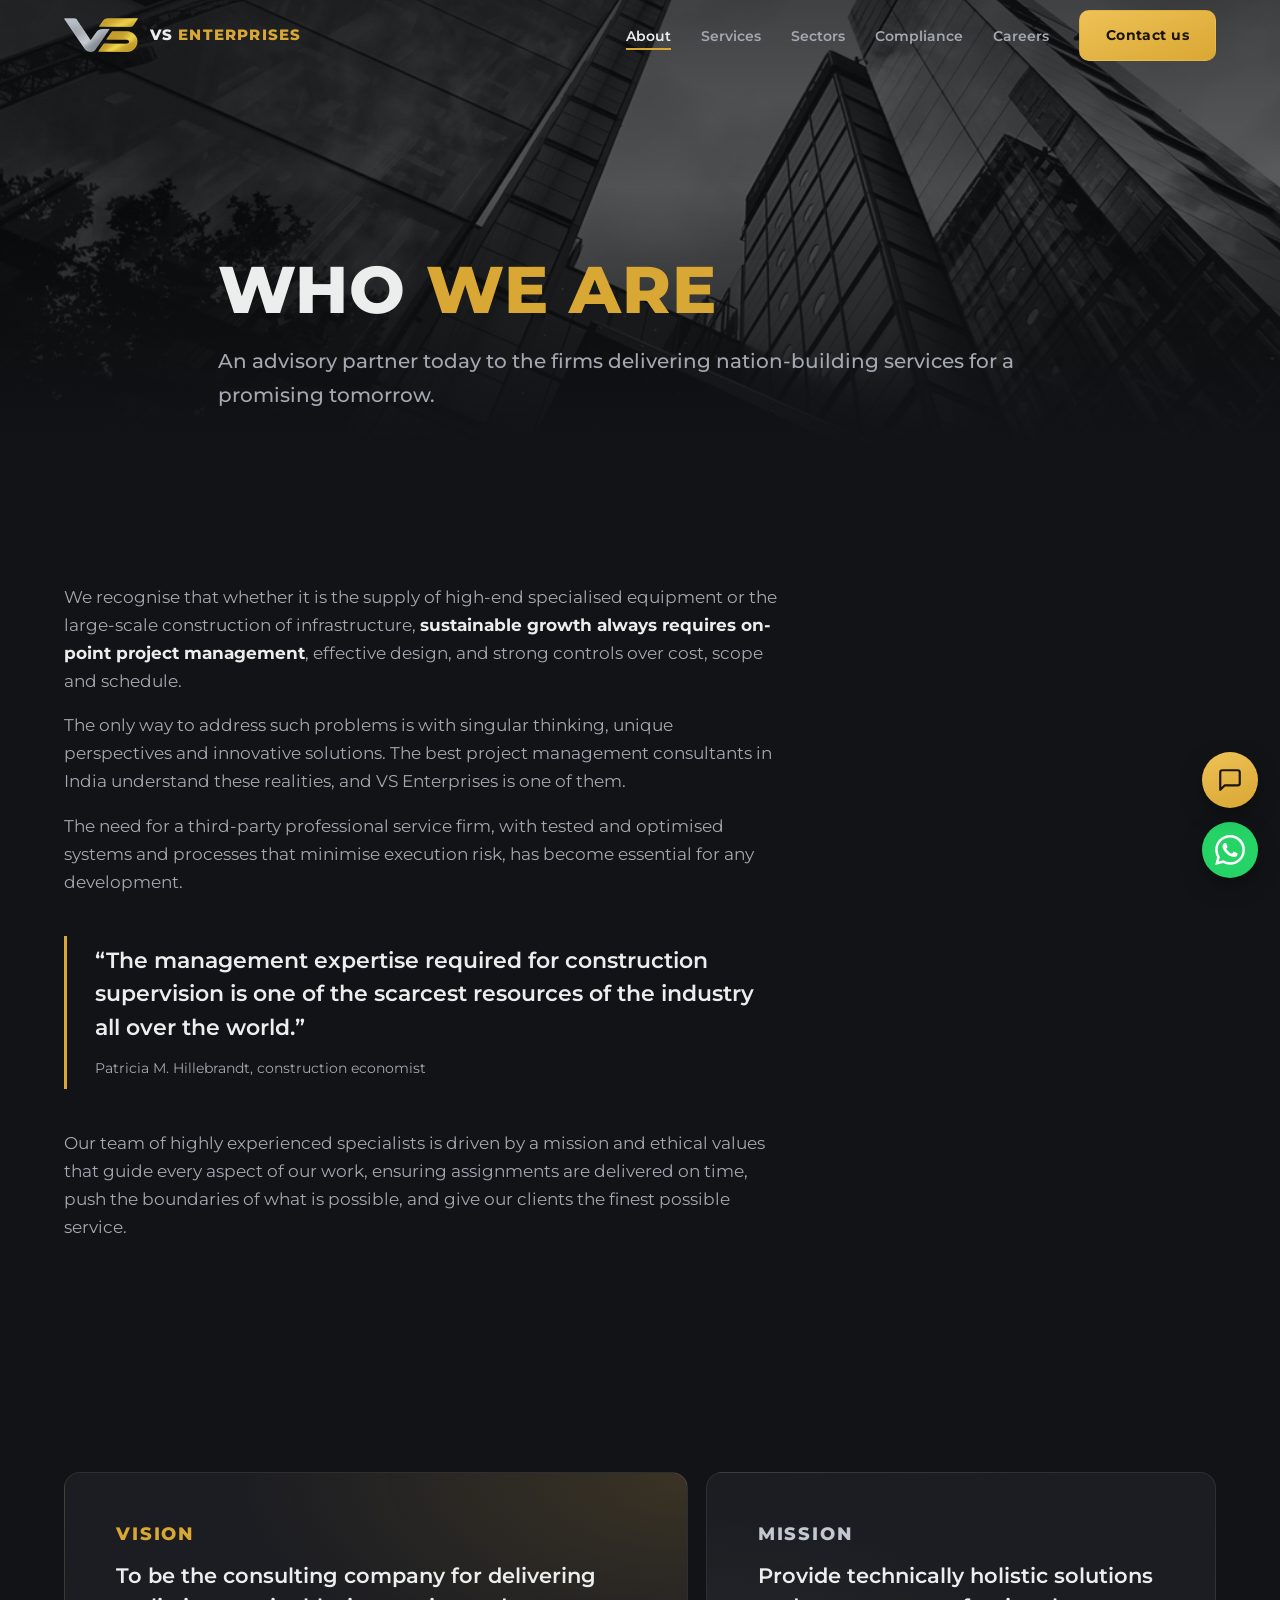
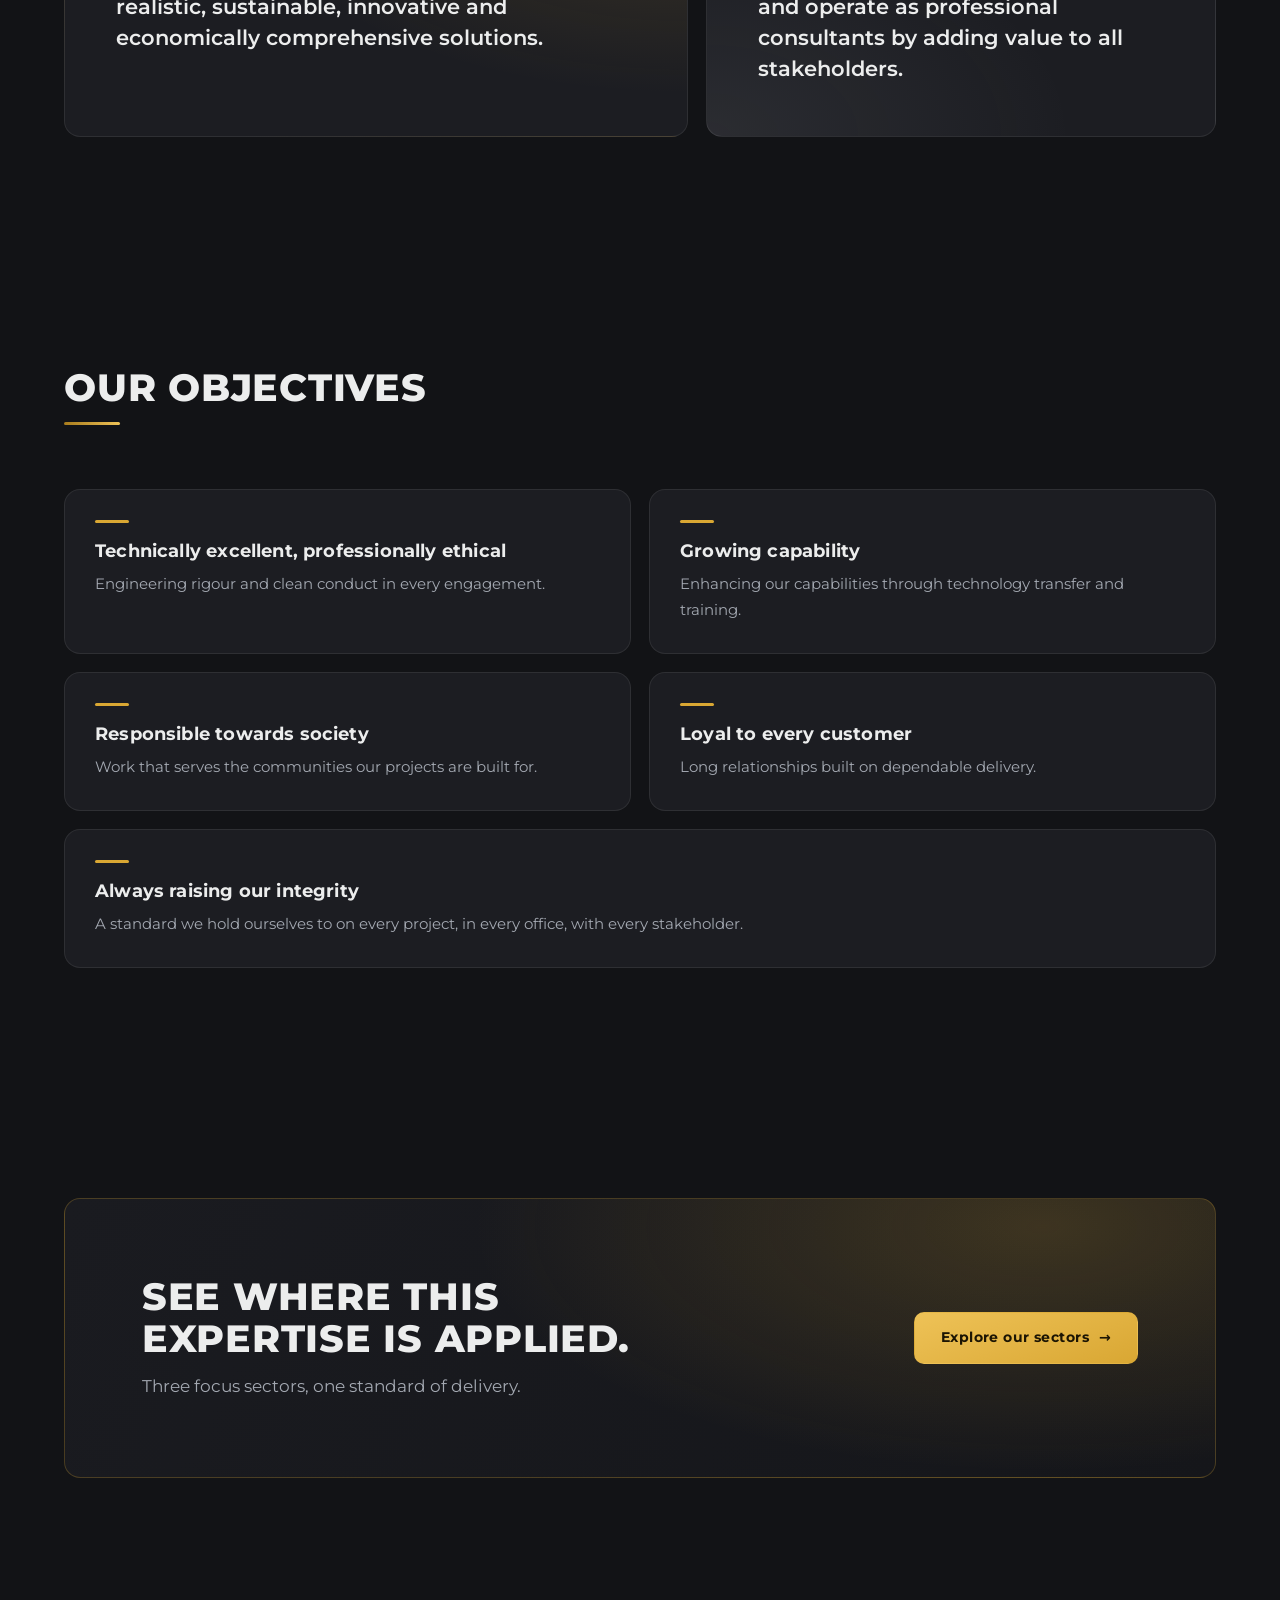
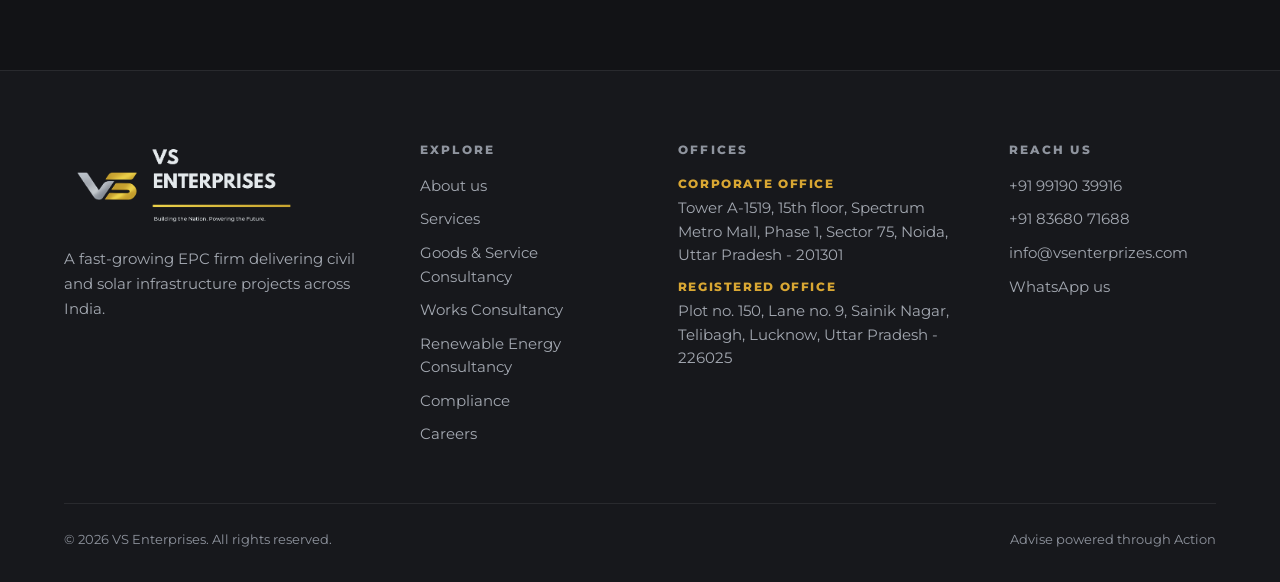
==== about.html @ 33842bfc "Rebuild vsenterprizes.com: static site with shader hero, motion, chatbot, WhatsApp, careers and comp" ====
<!DOCTYPE html>
<html lang="en">
<head>
  <meta charset="utf-8">
  <meta name="viewport" content="width=device-width, initial-scale=1">
  <title>About us | VS Enterprises</title>
  <meta name="description" content="VS Enterprises is an advisory partner to firms delivering nation-building services: project management, procurement and construction supervision across India.">
  <meta name="keywords" content="GeM, Government e-Marketplace, GeM seller, public procurement consultant, EPC projects, infrastructure consulting India, construction management, tender consultancy, CPPP, GFR 2017, works consultancy, solar water heater tender, BIS approved solar, MNRE approved ETC">
  <meta property="og:type" content="website">
  <meta property="og:site_name" content="VS Enterprises">
  <meta property="og:title" content="About us | VS Enterprises">
  <meta property="og:description" content="VS Enterprises is an advisory partner to firms delivering nation-building services: project management, procurement and construction supervision across India.">
  <meta property="og:image" content="https://www.vsenterprizes.com/assets/img/logo-lockup.png">
  <link rel="icon" type="image/png" href="assets/img/favicon.png">
  <link rel="preload" href="assets/fonts/montserrat-var.woff2" as="font" type="font/woff2" crossorigin>
  <link rel="stylesheet" href="assets/css/style.css">
  <script>document.documentElement.classList.add("js");</script>
</head>
<body>

  <div id="loader" aria-hidden="true">
    <div class="loader-inner">
      <svg class="loader-sky" viewBox="0 0 240 100" aria-hidden="true">
        <path style="--i:0" pathLength="1" d="M0 95 H240"/>
        <path style="--i:1" pathLength="1" d="M14 95 V56 H40 V95"/>
        <path style="--i:2" pathLength="1" d="M52 95 V32 H76 V95"/>
        <path style="--i:3" class="gold-line" pathLength="1" d="M88 95 V16 H118 V95 M103 16 V7"/>
        <path style="--i:4" pathLength="1" d="M130 95 V42 H156 V95"/>
        <path style="--i:5" pathLength="1" d="M166 95 V62 H192 V95"/>
        <path style="--i:6" class="gold-line" pathLength="1" d="M210 95 V26 M196 33 H236 M210 26 L196 33 M210 26 L236 33 M228 33 V50"/>
      </svg>
      <div class="loader-bar"></div>
      <div class="loader-word">VS Enterprises</div>
    </div>
  </div>

  <header class="nav">
    <div class="nav-inner">
      <a class="brand" href="index.html" aria-label="VS Enterprises home">
        <img src="assets/img/logo.png" alt="">
        <b>VS <span>ENTERPRISES</span></b>
      </a>
      <button class="nav-toggle" aria-expanded="false" aria-label="Menu">
        <span></span><span></span><span></span>
      </button>
      <ul class="nav-links">
        <li style="--i:0"><a href="about.html">About</a></li>
        <li style="--i:1"><a href="services.html">Services</a></li>
        <li style="--i:2"><a href="sectors.html">Sectors</a></li>
        <li style="--i:3"><a href="compliance.html">Compliance</a></li>
        <li style="--i:4"><a href="careers.html">Careers</a></li>
        <li style="--i:5"><a class="btn btn-gold" href="contact.html">Contact us</a></li>
      </ul>
    </div>
  </header>

  <main>

    <section class="page-hero">
      <div class="media"><img src="assets/img/hero-towers.png" alt="Glass towers photographed from street level"></div>
      <div class="wrap">
        <h1 class="display">Who <span class="accent">we are</span></h1>
        <p class="lede">An advisory partner today to the firms delivering nation-building services for a promising tomorrow.</p>
      </div>
    </section>

    <section>
      <div class="wrap">
        <div class="prose" data-reveal style="max-width:760px">
          <p>We recognise that whether it is the supply of high-end specialised equipment or the large-scale construction of infrastructure, <b>sustainable growth always requires on-point project management</b>, effective design, and strong controls over cost, scope and schedule.</p>
          <p>The only way to address such problems is with singular thinking, unique perspectives and innovative solutions. The best project management consultants in India understand these realities, and VS Enterprises is one of them.</p>
          <p>The need for a third-party professional service firm, with tested and optimised systems and processes that minimise execution risk, has become essential for any development.</p>
        </div>
        <div class="pull" data-reveal>
          <blockquote>&ldquo;The management expertise required for construction supervision is one of the scarcest resources of the industry all over the world.&rdquo;</blockquote>
          <cite>Patricia M. Hillebrandt, construction economist</cite>
        </div>
        <div class="prose" data-reveal style="max-width:760px">
          <p>Our team of highly experienced specialists is driven by a mission and ethical values that guide every aspect of our work, ensuring assignments are delivered on time, push the boundaries of what is possible, and give our clients the finest possible service.</p>
        </div>
      </div>
    </section>

    <section>
      <div class="wrap">
        <div class="vm">
          <div class="vm-panel gold" data-reveal>
            <h2>Vision</h2>
            <blockquote>To be the consulting company for delivering realistic, sustainable, innovative and economically comprehensive solutions.</blockquote>
          </div>
          <div class="vm-panel slate" data-reveal style="--d:1">
            <h2>Mission</h2>
            <blockquote>Provide technically holistic solutions and operate as professional consultants by adding value to all stakeholders.</blockquote>
          </div>
        </div>
      </div>
    </section>

    <section>
      <div class="wrap">
        <div class="section-head" data-reveal>
          <h2>Our objectives</h2>
        </div>
        <div class="card-grid">
          <div class="fcard" data-reveal>
            <div class="tick"></div>
            <h3>Technically excellent, professionally ethical</h3>
            <p>Engineering rigour and clean conduct in every engagement.</p>
          </div>
          <div class="fcard" data-reveal style="--d:1">
            <div class="tick"></div>
            <h3>Growing capability</h3>
            <p>Enhancing our capabilities through technology transfer and training.</p>
          </div>
          <div class="fcard" data-reveal>
            <div class="tick"></div>
            <h3>Responsible towards society</h3>
            <p>Work that serves the communities our projects are built for.</p>
          </div>
          <div class="fcard" data-reveal style="--d:1">
            <div class="tick"></div>
            <h3>Loyal to every customer</h3>
            <p>Long relationships built on dependable delivery.</p>
          </div>
          <div class="fcard wide" data-reveal>
            <div class="tick"></div>
            <h3>Always raising our integrity</h3>
            <p>A standard we hold ourselves to on every project, in every office, with every stakeholder.</p>
          </div>
        </div>
      </div>
    </section>

    <section>
      <div class="wrap">
        <div class="cta-band" data-reveal>
          <div>
            <h2>See where this expertise is applied.</h2>
            <p>Three focus sectors, one standard of delivery.</p>
          </div>
          <a class="btn btn-gold" href="sectors.html">Explore our sectors <span class="arrow">&rarr;</span></a>
        </div>
      </div>
    </section>

  </main>

  <footer>
    <div class="wrap">
      <div class="foot-grid">
        <div class="foot-brand">
          <img class="lockup" src="assets/img/logo-lockup.png" alt="VS Enterprises. Building the Nation. Powering the Future.">
          <p>A fast-growing EPC firm delivering civil and solar infrastructure projects across India.</p>
        </div>
        <div class="foot-col">
          <h4>Explore</h4>
          <ul>
            <li><a href="about.html">About us</a></li>
            <li><a href="services.html">Services</a></li>
            <li><a href="sector-goods.html">Goods &amp; Service Consultancy</a></li>
            <li><a href="sector-works.html">Works Consultancy</a></li>
            <li><a href="sector-renewable.html">Renewable Energy Consultancy</a></li>
            <li><a href="compliance.html">Compliance</a></li>
            <li><a href="careers.html">Careers</a></li>
          </ul>
        </div>
        <div class="foot-col">
          <h4>Offices</h4>
          <ul>
            <li><span class="foot-office">Corporate Office</span>Tower A-1519, 15th floor, Spectrum Metro Mall, Phase 1, Sector 75, Noida, Uttar Pradesh - 201301</li>
            <li><span class="foot-office">Registered Office</span>Plot no. 150, Lane no. 9, Sainik Nagar, Telibagh, Lucknow, Uttar Pradesh - 226025</li>
          </ul>
        </div>
        <div class="foot-col">
          <h4>Reach us</h4>
          <ul>
            <li><a href="tel:+919919039916">+91 99190 39916</a></li>
            <li><a href="tel:+918368071688">+91 83680 71688</a></li>
            <li><a href="mailto:info@vsenterprizes.com">info@vsenterprizes.com</a></li>
            <li><a href="https://wa.me/919919039916" target="_blank" rel="noopener">WhatsApp us</a></li>
          </ul>
        </div>
      </div>
      <div class="foot-bottom">
        <span>&copy; <span id="year"></span> VS Enterprises. All rights reserved.</span>
        <span>Advise powered through Action</span>
      </div>
    </div>
  </footer>

  <a class="wa-float" href="https://wa.me/919919039916" target="_blank" rel="noopener" aria-label="Chat with VS Enterprises on WhatsApp">
    <svg viewBox="0 0 24 24" fill="currentColor" aria-hidden="true"><path d="M17.472 14.382c-.297-.149-1.758-.867-2.03-.967-.273-.099-.471-.148-.67.15-.197.297-.767.966-.94 1.164-.173.199-.347.223-.644.075-.297-.15-1.255-.463-2.39-1.475-.883-.788-1.48-1.761-1.653-2.059-.173-.297-.018-.458.13-.606.134-.133.298-.347.446-.52.149-.174.198-.298.298-.497.099-.198.05-.371-.025-.52-.075-.149-.669-1.612-.916-2.207-.242-.579-.487-.5-.669-.51-.173-.008-.371-.01-.57-.01-.198 0-.52.074-.792.372-.272.297-1.04 1.016-1.04 2.479 0 1.462 1.065 2.875 1.213 3.074.149.198 2.096 3.2 5.077 4.487.709.306 1.262.489 1.694.625.712.227 1.36.195 1.871.118.571-.085 1.758-.719 2.006-1.413.248-.694.248-1.289.173-1.413-.074-.124-.272-.198-.57-.347m-5.421 7.403h-.004a9.87 9.87 0 01-5.031-1.378l-.361-.214-3.741.982.998-3.648-.235-.374a9.86 9.86 0 01-1.51-5.26c.001-5.45 4.436-9.884 9.888-9.884 2.64 0 5.122 1.03 6.988 2.898a9.825 9.825 0 012.893 6.994c-.003 5.45-4.437 9.884-9.885 9.884m8.413-18.297A11.815 11.815 0 0012.05 0C5.495 0 .16 5.335.157 11.892c0 2.096.547 4.142 1.588 5.945L.057 24l6.305-1.654a11.882 11.882 0 005.683 1.448h.005c6.554 0 11.89-5.335 11.893-11.893a11.821 11.821 0 00-3.48-8.413"/></svg>
  </a>

  <script src="assets/js/main.js" defer></script>
  <script src="assets/js/chatbot.js" defer></script>
</body>
</html>
---- assets/css/style.css ----
/* ==========================================================================
   VS Enterprises — design system
   Brand: charcoal / gold / silver (from business card + JD collateral)
   Shape rule: interactive elements 10px radius, containers 16px.
   Motion rule: transform/opacity/filter only, ease-out quint, exits subtler.
   ========================================================================== */

@font-face {
  font-family: "Montserrat";
  src: url("../fonts/montserrat-var.woff2") format("woff2");
  font-weight: 100 900;
  font-style: normal;
  font-display: swap;
}

:root {
  --bg: #121316;
  --bg-raise: #17181c;
  --surface: #1c1d22;
  --surface-2: #22242a;
  --line: rgba(255, 255, 255, 0.08);
  --line-strong: rgba(255, 255, 255, 0.14);

  --text: #eceded;
  --muted: #a3a8b1;
  --faint: #8f949e;

  --gold: #d9a733;
  --gold-bright: #eec257;
  --gold-deep: #a87c1d;
  --gold-ink: #1c1503;
  --silver: #c3c8d0;

  --font: "Montserrat", "Segoe UI", system-ui, -apple-system, sans-serif;

  --r-box: 16px;
  --r-ui: 10px;

  --ease: cubic-bezier(0.16, 1, 0.3, 1);
  --dur: 0.6s;
  --dur-ui: 0.22s;

  --nav-h: 72px;
  --pad-x: clamp(20px, 5vw, 64px);
  --max-w: 1280px;
}

* { margin: 0; padding: 0; box-sizing: border-box; }

html {
  color-scheme: dark;
  scroll-behavior: smooth;
  -webkit-text-size-adjust: 100%;
}

body {
  background: var(--bg);
  color: var(--text);
  font-family: var(--font);
  font-size: 16.5px;
  line-height: 1.7;
  font-weight: 400;
  overflow-x: clip;
}

::selection { background: var(--gold); color: var(--gold-ink); }

:focus-visible {
  outline: 2px solid var(--gold);
  outline-offset: 3px;
  border-radius: 4px;
}

img { max-width: 100%; display: block; }

a { color: inherit; text-decoration: none; }

/* ---------- cross-document page transitions (progressive enhancement) ---- */

@view-transition { navigation: auto; }

@keyframes vt-in {
  from { opacity: 0; transform: translateY(12px); }
  to   { opacity: 1; transform: none; }
}
@keyframes vt-out {
  from { opacity: 1; }
  to   { opacity: 0; }
}

::view-transition-old(root) { animation: vt-out 0.2s ease both; }
::view-transition-new(root) { animation: vt-in 0.34s var(--ease) both; }

/* ---------- typography --------------------------------------------------- */

h1, h2, h3, h4 {
  font-weight: 800;
  line-height: 1.12;
  letter-spacing: 0.005em;
  text-wrap: balance;
}

.display {
  text-transform: uppercase;
  font-size: clamp(2.1rem, 5.2vw, 4.1rem);
  letter-spacing: 0.015em;
}

.display .accent { color: var(--gold); }

h2 {
  font-size: clamp(1.55rem, 3vw, 2.35rem);
  text-transform: uppercase;
  letter-spacing: 0.02em;
}

h3 { font-size: 1.12rem; font-weight: 700; letter-spacing: 0.01em; }

p { max-width: 65ch; }

.lede {
  font-size: clamp(1.05rem, 1.6vw, 1.25rem);
  color: var(--muted);
  font-weight: 500;
}

.muted { color: var(--muted); }

.eyebrow {
  display: inline-block;
  font-size: 0.72rem;
  font-weight: 700;
  text-transform: uppercase;
  letter-spacing: 0.22em;
  color: var(--gold);
  margin-bottom: 18px;
}

/* ---------- layout primitives ------------------------------------------- */

.wrap {
  max-width: var(--max-w);
  margin-inline: auto;
  padding-inline: var(--pad-x);
}

section { padding-block: clamp(72px, 9vw, 128px); }

.section-head { margin-bottom: clamp(36px, 5vw, 64px); }
.section-head p { margin-top: 16px; }

/* gold rule draws under section titles as they reveal */
.section-head h2 {
  position: relative;
  padding-bottom: 16px;
}

.section-head h2::after {
  content: "";
  position: absolute;
  left: 0;
  bottom: 0;
  width: 56px;
  height: 3px;
  border-radius: 2px;
  background: linear-gradient(90deg, var(--gold-deep), var(--gold-bright));
  transform: scaleX(0);
  transform-origin: left;
  transition: transform 0.8s var(--ease) 0.2s;
}

.section-head.in-view h2::after,
.no-js .section-head h2::after { transform: scaleX(1); }

.hairline { border: 0; border-top: 1px solid var(--line); }

/* ---------- loader ------------------------------------------------------- */

/* Loader renders only when JS is present, so it can never trap a no-JS visitor */
#loader { display: none; }
.js #loader { display: grid; }

#loader {
  position: fixed;
  inset: 0;
  z-index: 100;
  place-items: center;
  background: var(--bg);
  transition: clip-path 0.7s var(--ease);
  clip-path: inset(0 0 0% 0);
}

#loader.done { clip-path: inset(0 0 100% 0); pointer-events: none; }

#loader.quick { transition-duration: 0.35s; }

.loader-inner { display: grid; justify-items: center; gap: 22px; }

.loader-inner img {
  width: 136px;
  opacity: 0;
  transform: translateY(10px) scale(0.94);
  filter: blur(6px);
  animation: loader-mark 0.9s var(--ease) 0.1s forwards;
}

@keyframes loader-mark {
  to { opacity: 1; transform: none; filter: blur(0); }
}

.loader-bar {
  width: 148px;
  height: 2px;
  background: var(--line-strong);
  border-radius: 2px;
  overflow: hidden;
}

.loader-bar::after {
  content: "";
  display: block;
  height: 100%;
  width: 100%;
  background: linear-gradient(90deg, var(--gold-deep), var(--gold-bright));
  transform: translateX(-100%);
  animation: loader-fill 1.1s var(--ease) 0.25s forwards;
}

@keyframes loader-fill { to { transform: translateX(0); } }

#loader .loader-word {
  font-size: 0.7rem;
  font-weight: 700;
  letter-spacing: 0.34em;
  text-transform: uppercase;
  color: var(--faint);
  opacity: 0;
  animation: loader-word 0.8s ease 0.45s forwards;
}

@keyframes loader-word { to { opacity: 1; } }

#loader .loader-word { min-height: 1.2em; }

#loader .loader-word.typing::after {
  content: "\258C";
  color: var(--gold);
  animation: caret-blink 0.7s steps(1) infinite;
}

@keyframes caret-blink { 50% { opacity: 0; } }

/* ---------- navigation ---------------------------------------------------- */

.nav {
  position: fixed;
  top: 0;
  left: 0;
  right: 0;
  z-index: 60;
  height: var(--nav-h);
  display: flex;
  align-items: center;
  transition: background var(--dur-ui) ease, border-color var(--dur-ui) ease,
    transform 0.4s var(--ease);
  border-bottom: 1px solid transparent;
}

/* blur lives on a pseudo, not .nav itself: backdrop-filter on .nav would make it
   the containing block for the fixed mobile menu overlay and collapse it to 72px */
.nav::before {
  content: "";
  position: absolute;
  inset: 0;
  z-index: -1;
  background: color-mix(in srgb, var(--bg) 82%, transparent);
  -webkit-backdrop-filter: blur(14px) saturate(140%);
  backdrop-filter: blur(14px) saturate(140%);
  opacity: 0;
  transition: opacity var(--dur-ui) ease;
}

.nav.scrolled::before { opacity: 1; }

.nav.scrolled { border-bottom-color: var(--line); }

.nav-inner {
  width: 100%;
  max-width: var(--max-w);
  margin-inline: auto;
  padding-inline: var(--pad-x);
  display: flex;
  align-items: center;
  gap: 40px;
}

.brand { display: flex; align-items: center; gap: 12px; flex-shrink: 0; }

.brand img { height: 34px; width: auto; }

.brand b {
  font-size: 0.92rem;
  font-weight: 800;
  letter-spacing: 0.08em;
  white-space: nowrap;
}

.brand b span { color: var(--gold); }

.nav-links {
  display: flex;
  align-items: center;
  gap: 30px;
  margin-left: auto;
  list-style: none;
}

.nav-links a:not(.btn) {
  position: relative;
  font-size: 0.86rem;
  font-weight: 600;
  color: var(--muted);
  padding-block: 6px;
  transition: color var(--dur-ui) ease;
}

.nav-links a:not(.btn)::after {
  content: "";
  position: absolute;
  left: 0;
  bottom: 0;
  width: 100%;
  height: 2px;
  background: var(--gold);
  transform: scaleX(0);
  transform-origin: right;
  transition: transform 0.3s var(--ease);
}

.nav-links a:not(.btn):hover { color: var(--text); }
.nav-links a:not(.btn):hover::after,
.nav-links a[aria-current="page"]::after {
  transform: scaleX(1);
  transform-origin: left;
}

.nav-links a[aria-current="page"] { color: var(--text); }

/* mobile menu */

.nav-toggle {
  display: none;
  margin-left: auto;
  width: 44px;
  height: 44px;
  background: none;
  border: 0;
  cursor: pointer;
  z-index: 75;
}

.nav-toggle span {
  display: block;
  width: 24px;
  height: 2px;
  margin: 5px auto;
  background: var(--text);
  transition: transform 0.3s var(--ease), opacity 0.2s ease;
}

.nav-toggle[aria-expanded="true"] span:nth-child(1) { transform: translateY(7px) rotate(45deg); }
.nav-toggle[aria-expanded="true"] span:nth-child(2) { opacity: 0; }
.nav-toggle[aria-expanded="true"] span:nth-child(3) { transform: translateY(-7px) rotate(-45deg); }

@media (max-width: 860px) {
  .nav-toggle { display: block; }

  .nav-links {
    position: fixed;
    inset: 0;
    z-index: 70;
    flex-direction: column;
    justify-content: center;
    gap: 10px;
    background: color-mix(in srgb, var(--bg) 94%, transparent);
    -webkit-backdrop-filter: blur(18px);
    backdrop-filter: blur(18px);
    visibility: hidden;
    opacity: 0;
    transition: opacity 0.3s ease, visibility 0s 0.3s;
  }

  .nav-links.open { visibility: visible; opacity: 1; transition: opacity 0.3s ease; }

  .nav-links li { opacity: 0; transform: translateY(16px); }

  .nav-links.open li {
    opacity: 1;
    transform: none;
    transition: opacity 0.45s var(--ease), transform 0.45s var(--ease);
    transition-delay: calc(var(--i, 0) * 60ms + 80ms);
  }

  .nav-links a:not(.btn) { font-size: 1.35rem; font-weight: 700; }
}

/* ---------- buttons ------------------------------------------------------- */

.btn {
  display: inline-flex;
  align-items: center;
  gap: 10px;
  padding: 13px 26px;
  border-radius: var(--r-ui);
  font-family: var(--font);
  font-size: 0.88rem;
  font-weight: 700;
  letter-spacing: 0.03em;
  cursor: pointer;
  border: 1px solid transparent;
  white-space: nowrap;
  transition: transform var(--dur-ui) var(--ease), background var(--dur-ui) ease,
    border-color var(--dur-ui) ease, color var(--dur-ui) ease,
    box-shadow var(--dur-ui) ease;
}

.btn:active { transform: scale(0.97); }

.btn-gold {
  background: linear-gradient(160deg, var(--gold-bright), var(--gold));
  color: var(--gold-ink);
}

.btn-gold:hover {
  transform: translateY(-2px);
  box-shadow: 0 10px 28px -10px rgba(217, 167, 51, 0.55);
}

.btn-gold:active { transform: scale(0.97); box-shadow: none; }

.btn-ghost {
  border-color: var(--line-strong);
  color: var(--text);
  background: transparent;
}

.btn-ghost:hover {
  border-color: var(--gold);
  color: var(--gold-bright);
  transform: translateY(-2px);
}

.btn-ghost:active { transform: scale(0.97); }

.btn .arrow { transition: transform var(--dur-ui) var(--ease); }
.btn:hover .arrow { transform: translateX(4px); }

/* ---------- hero (home) --------------------------------------------------- */

.hero {
  position: relative;
  min-height: 100svh;
  display: flex;
  align-items: center;
  padding-block: calc(var(--nav-h) + 24px) 96px;
  overflow: clip;
}

#shader {
  position: absolute;
  inset: 0;
  width: 100%;
  height: 100%;
  z-index: -2;
}

.hero-scrim {
  position: absolute;
  inset: 0;
  z-index: -1;
  background:
    linear-gradient(90deg, rgba(18, 19, 22, 0.92) 0%, rgba(18, 19, 22, 0.55) 55%, rgba(18, 19, 22, 0.25) 100%),
    linear-gradient(0deg, var(--bg) 0%, transparent 26%);
}

.hero-copy { max-width: 720px; min-width: 0; }

.hero-copy .lede { margin-top: 24px; }

.hero-cta { display: flex; flex-wrap: wrap; gap: 16px; margin-top: 40px; }

/* load-in choreography (plays after loader) */

.hero-copy > * {
  opacity: 0;
  transform: translateY(26px);
  filter: blur(8px);
}

body.ready .hero-copy > * {
  opacity: 1;
  transform: none;
  filter: blur(0);
  transition: opacity 0.8s var(--ease), transform 0.8s var(--ease), filter 0.8s var(--ease);
  transition-delay: calc(var(--i, 0) * 120ms);
}

/* ---------- page hero (interior pages) ------------------------------------ */

.page-hero {
  position: relative;
  min-height: 52svh;
  display: flex;
  align-items: flex-end;
  padding: calc(var(--nav-h) + 64px) 0 56px;
  overflow: clip;
  isolation: isolate;
}

.page-hero .media,
.media-cover {
  position: absolute;
  inset: 0;
  z-index: -2;
}

.page-hero .media img,
.media-cover img {
  width: 100%;
  height: 100%;
  object-fit: cover;
  filter: grayscale(1) contrast(1.06) brightness(0.6);
}

.page-hero::after {
  content: "";
  position: absolute;
  inset: 0;
  z-index: -1;
  background:
    linear-gradient(0deg, var(--bg) 4%, rgba(18, 19, 22, 0.45) 60%, rgba(18, 19, 22, 0.65) 100%);
}

.page-hero h1 { max-width: 820px; }
.page-hero .lede { margin-top: 18px; }

/* subtle slow zoom on hero media */

@keyframes media-drift { from { transform: scale(1.08); } to { transform: scale(1); } }

body.ready .page-hero .media img { animation: media-drift 1.6s var(--ease) both; }

/* ---------- stats --------------------------------------------------------- */

.stats {
  display: grid;
  grid-template-columns: repeat(3, 1fr);
  gap: 1px;
  background: var(--line);
  border-block: 1px solid var(--line);
}

.stat { background: var(--bg); padding: 40px 32px; }

.stat b {
  display: block;
  font-size: clamp(2.2rem, 4vw, 3.2rem);
  font-weight: 800;
  color: var(--gold);
  line-height: 1;
}

.stat span { display: block; margin-top: 10px; color: var(--muted); font-size: 0.92rem; }

@media (max-width: 720px) { .stats { grid-template-columns: 1fr; } }

/* ---------- bento grid ---------------------------------------------------- */

.bento {
  display: grid;
  grid-template-columns: repeat(12, 1fr);
  gap: 18px;
}

.cell {
  position: relative;
  border: 1px solid var(--line);
  border-radius: var(--r-box);
  background: var(--surface);
  padding: 30px;
  min-height: 240px;
  display: flex;
  flex-direction: column;
  justify-content: flex-end;
  gap: 10px;
  overflow: clip;
  isolation: isolate;
  transition: transform 0.35s var(--ease), border-color 0.35s ease;
}

.cell:hover { transform: translateY(-5px); border-color: rgba(217, 167, 51, 0.45); }

.cell h3 { text-transform: uppercase; letter-spacing: 0.04em; }

.cell p { font-size: 0.92rem; color: var(--muted); }

.cell .media-cover { z-index: 0; }

.cell .media-cover img {
  transition: transform 0.6s var(--ease);
  filter: grayscale(1) contrast(1.05) brightness(0.42);
}

.cell:hover .media-cover img { transform: scale(1.05); }

.cell.has-media::after {
  content: "";
  position: absolute;
  inset: 0;
  z-index: 0;
  background: linear-gradient(0deg, rgba(14, 15, 17, 0.92) 12%, rgba(14, 15, 17, 0.1) 70%);
}

.cell > :not(.media-cover) { position: relative; z-index: 1; }

.cell .tick {
  width: 34px;
  height: 3px;
  background: var(--gold);
  border-radius: 2px;
  margin-bottom: auto;
}

.c-5 { grid-column: span 5; }
.c-4 { grid-column: span 4; }
.c-3 { grid-column: span 3; }
.c-7 { grid-column: span 7; }

@media (max-width: 980px) {
  .c-5, .c-4, .c-3, .c-7 { grid-column: span 6; }
}
@media (max-width: 640px) {
  .c-5, .c-4, .c-3, .c-7 { grid-column: span 12; }
  .cell { min-height: 200px; }
}

/* ---------- sector index rows --------------------------------------------- */

.sector-rows { border-top: 1px solid var(--line); }

.sector-row {
  position: relative;
  display: grid;
  grid-template-columns: minmax(0, 1.2fr) minmax(0, 1fr) auto;
  align-items: center;
  gap: 28px;
  padding: 40px 24px;
  border-bottom: 1px solid var(--line);
  overflow: clip;
  isolation: isolate;
  transition: padding-left 0.4s var(--ease);
}

.sector-row .media-cover { opacity: 0; transition: opacity 0.45s ease; }

.sector-row .media-cover img { filter: grayscale(1) brightness(0.28); }

.sector-row:hover .media-cover { opacity: 1; }

.sector-row:hover { padding-left: 40px; }

.sector-row h3 {
  font-size: clamp(1.25rem, 2.4vw, 1.8rem);
  text-transform: uppercase;
  letter-spacing: 0.03em;
  transition: color var(--dur-ui) ease;
}

.sector-row:hover h3 { color: var(--gold-bright); }

.sector-row p { font-size: 0.95rem; color: var(--muted); }

.sector-row .go {
  width: 48px;
  height: 48px;
  border: 1px solid var(--line-strong);
  border-radius: 50%;
  display: grid;
  place-items: center;
  font-size: 1.1rem;
  color: var(--muted);
  transition: background var(--dur-ui) ease, color var(--dur-ui) ease,
    border-color var(--dur-ui) ease, transform 0.3s var(--ease);
}

.sector-row:hover .go {
  background: var(--gold);
  border-color: var(--gold);
  color: var(--gold-ink);
  transform: rotate(-45deg);
}

@media (max-width: 860px) {
  .sector-row { grid-template-columns: 1fr auto; }
  .sector-row p { grid-column: 1 / -1; }
}

/* ---------- process (approach) -------------------------------------------- */

.process { display: grid; gap: 0; position: relative; }

.phase {
  display: grid;
  grid-template-columns: 88px 1fr;
  gap: 28px;
  padding-block: 36px;
  border-top: 1px solid var(--line);
}

.phase:last-child { border-bottom: 1px solid var(--line); }

.phase .mark {
  font-size: 2rem;
  font-weight: 800;
  color: rgba(217, 167, 51, 0.5);
  line-height: 1;
  padding-top: 4px;
  font-variant-numeric: tabular-nums;
}

.phase h3 { text-transform: uppercase; letter-spacing: 0.04em; margin-bottom: 10px; }

.phase p { color: var(--muted); font-size: 0.97rem; }

.phase ul { margin-top: 14px; list-style: none; display: grid; gap: 10px; }

.phase li {
  position: relative;
  padding-left: 24px;
  color: var(--muted);
  font-size: 0.95rem;
  max-width: 65ch;
}

.phase li::before {
  content: "";
  position: absolute;
  left: 0;
  top: 0.62em;
  width: 12px;
  height: 2px;
  background: var(--gold);
}

@media (max-width: 640px) { .phase { grid-template-columns: 1fr; gap: 10px; } }

/* ---------- split (text + image) ------------------------------------------ */

.split {
  display: grid;
  grid-template-columns: minmax(0, 6fr) minmax(0, 5fr);
  gap: clamp(32px, 6vw, 80px);
  align-items: center;
}

.split.flip > .split-media { order: -1; }

.split-media {
  border-radius: var(--r-box);
  overflow: clip;
  aspect-ratio: 4 / 3;
  border: 1px solid var(--line);
}

.split-media img {
  width: 100%;
  height: 100%;
  object-fit: cover;
  filter: grayscale(1) contrast(1.05) brightness(0.75);
  transition: transform 0.7s var(--ease), filter 0.7s ease;
}

.split-media:hover img { transform: scale(1.04); filter: grayscale(0.4) contrast(1.03) brightness(0.85); }

.split-copy p + p { margin-top: 16px; }
.split-copy h2 { margin-bottom: 20px; }

@media (max-width: 860px) {
  .split { grid-template-columns: 1fr; }
  .split.flip > .split-media { order: 0; }
}

/* ---------- feature / objective cards ------------------------------------- */

.card-grid { display: grid; grid-template-columns: repeat(2, 1fr); gap: 18px; }

.card-grid.cols-3 { grid-template-columns: repeat(3, 1fr); }

.fcard {
  border: 1px solid var(--line);
  border-radius: var(--r-box);
  background: var(--surface);
  padding: 30px;
  transition: transform 0.35s var(--ease), border-color 0.35s ease, background 0.35s ease;
}

.fcard:hover {
  transform: translateY(-4px);
  border-color: rgba(217, 167, 51, 0.4);
  background: var(--surface-2);
}

.fcard h3 { margin-bottom: 10px; }

.fcard p { color: var(--muted); font-size: 0.95rem; }

.fcard .tick {
  width: 34px;
  height: 3px;
  background: var(--gold);
  border-radius: 2px;
  margin-bottom: 18px;
  transform-origin: left;
  transition: transform 0.35s var(--ease);
}

.fcard:hover .tick { transform: scaleX(1.7); }

@media (max-width: 860px) {
  .card-grid, .card-grid.cols-3 { grid-template-columns: 1fr; }
}
@media (min-width: 861px) and (max-width: 1080px) {
  .card-grid.cols-3 { grid-template-columns: repeat(2, 1fr); }
}

.fcard.wide { grid-column: 1 / -1; }

.prose p + p { margin-top: 16px; }
.prose p { color: var(--muted); }
.prose p b, .prose p strong { color: var(--text); }

/* full-bleed media banner (used where a third text+image split would repeat) */

.feature-banner {
  position: relative;
  border-radius: var(--r-box);
  overflow: clip;
  isolation: isolate;
  min-height: 360px;
  display: flex;
  align-items: flex-end;
  padding: clamp(28px, 4vw, 48px);
  border: 1px solid var(--line);
  transition: transform 0.35s var(--ease), border-color 0.35s ease;
}

a.feature-banner:hover { transform: translateY(-5px); border-color: rgba(217, 167, 51, 0.45); }

.feature-banner .media-cover { z-index: 0; }
.feature-banner .media-cover img { filter: grayscale(1) contrast(1.05) brightness(0.5); transition: transform 0.7s var(--ease); }
a.feature-banner:hover .media-cover img { transform: scale(1.04); }

.feature-banner::after {
  content: "";
  position: absolute;
  inset: 0;
  z-index: 0;
  background: linear-gradient(0deg, rgba(14, 15, 17, 0.9) 8%, rgba(14, 15, 17, 0.05) 60%);
}

.feature-banner > :not(.media-cover) { position: relative; z-index: 1; }

.feature-banner h3 { font-size: clamp(1.3rem, 2.4vw, 1.9rem); text-transform: uppercase; }

.feature-banner p { color: var(--muted); margin-top: 8px; max-width: 56ch; }

/* ---------- vision / mission panels --------------------------------------- */

.vm { display: grid; grid-template-columns: 1.1fr 0.9fr; gap: 18px; }

.vm-panel {
  border-radius: var(--r-box);
  padding: clamp(32px, 4vw, 52px);
  border: 1px solid var(--line);
  position: relative;
  overflow: clip;
}

.vm-panel.gold {
  background:
    radial-gradient(120% 140% at 100% 0%, rgba(217, 167, 51, 0.16), transparent 60%),
    var(--surface);
}

.vm-panel.slate {
  background:
    radial-gradient(120% 140% at 0% 100%, rgba(195, 200, 208, 0.09), transparent 60%),
    var(--surface);
}

.vm-panel h2, .vm-panel h3 { font-size: 1.12rem; text-transform: uppercase; letter-spacing: 0.1em; color: var(--gold); margin-bottom: 16px; }
.vm-panel.slate h2, .vm-panel.slate h3 { color: var(--silver); }

.vm-panel blockquote { font-size: clamp(1.05rem, 1.8vw, 1.3rem); font-weight: 600; line-height: 1.5; }

@media (max-width: 860px) { .vm { grid-template-columns: 1fr; } }

/* ---------- pull quote ----------------------------------------------------- */

.pull {
  border-left: 3px solid var(--gold);
  padding: 8px 0 8px 28px;
  margin-block: 40px;
  max-width: 720px;
}

.pull blockquote { font-size: clamp(1.1rem, 2vw, 1.4rem); font-weight: 600; line-height: 1.5; }

.pull cite { display: block; margin-top: 12px; font-style: normal; color: var(--muted); font-size: 0.9rem; }

/* ---------- CTA band ------------------------------------------------------- */

.cta-band {
  position: relative;
  border-radius: var(--r-box);
  padding: clamp(44px, 6vw, 80px);
  overflow: clip;
  isolation: isolate;
  border: 1px solid rgba(217, 167, 51, 0.25);
  background:
    radial-gradient(90% 160% at 85% 10%, rgba(217, 167, 51, 0.2), transparent 55%),
    linear-gradient(120deg, #1a1b20, #15161a);
  display: flex;
  flex-wrap: wrap;
  align-items: center;
  justify-content: space-between;
  gap: 28px;
}

.cta-band h2 { max-width: 560px; }

.cta-band p { margin-top: 12px; color: var(--muted); }

/* ---------- contact -------------------------------------------------------- */

.office-grid { display: grid; grid-template-columns: 1fr 1fr; gap: 18px; }

.office {
  border: 1px solid var(--line);
  border-radius: var(--r-box);
  background: var(--surface);
  padding: 34px;
}

.office h2 { text-transform: uppercase; letter-spacing: 0.08em; color: var(--gold); font-size: 0.85rem; margin-bottom: 14px; }

.office address { font-style: normal; color: var(--muted); line-height: 1.8; }

.office a { color: var(--text); font-weight: 600; transition: color var(--dur-ui) ease; }
.office a:hover { color: var(--gold-bright); }

@media (max-width: 780px) { .office-grid { grid-template-columns: 1fr; } }

.contact-form { display: grid; gap: 18px; max-width: 640px; }

.field { display: grid; gap: 8px; }

.field label { font-size: 0.85rem; font-weight: 700; letter-spacing: 0.04em; }

.field input,
.field textarea {
  font: inherit;
  font-size: 0.95rem;
  color: var(--text);
  background: var(--surface);
  border: 1px solid var(--line-strong);
  border-radius: var(--r-ui);
  padding: 13px 16px;
  transition: border-color var(--dur-ui) ease, background var(--dur-ui) ease;
}

.field input::placeholder,
.field textarea::placeholder { color: var(--faint); }

.field input:focus,
.field textarea:focus {
  outline: none;
  border-color: var(--gold);
  background: var(--surface-2);
}

.field textarea { min-height: 140px; resize: vertical; }

.form-note { font-size: 0.85rem; color: var(--faint); }

/* ---------- footer --------------------------------------------------------- */

footer {
  margin-top: clamp(40px, 6vw, 80px);
  border-top: 1px solid var(--line);
  background: var(--bg-raise);
  padding: clamp(48px, 6vw, 72px) 0 32px;
}

.foot-grid {
  display: grid;
  grid-template-columns: 1.25fr 0.85fr 1.15fr 0.85fr;
  gap: clamp(28px, 4vw, 56px);
}

.foot-office {
  display: block;
  font-size: 0.72rem;
  font-weight: 800;
  text-transform: uppercase;
  letter-spacing: 0.14em;
  color: var(--gold);
  margin-bottom: 4px;
}

.foot-col li { line-height: 1.6; }

.logo-chip {
  background: #fff;
  border-radius: var(--r-ui);
  padding: 10px 16px;
  width: fit-content;
  margin-bottom: 18px;
}

.logo-chip img { height: 42px; width: auto; }

.foot-brand img.lockup { height: 86px; width: auto; margin-bottom: 18px; }

.foot-brand p { color: var(--muted); font-size: 0.92rem; max-width: 34ch; }

.foot-brand .tagline { color: var(--gold); font-weight: 600; font-size: 0.88rem; margin-top: 10px; }

.foot-col h4 {
  font-size: 0.78rem;
  text-transform: uppercase;
  letter-spacing: 0.18em;
  color: var(--faint);
  margin-bottom: 18px;
}

.foot-col ul { list-style: none; display: grid; gap: 10px; }

.foot-col a, .foot-col li { color: var(--muted); font-size: 0.92rem; }

.foot-col a { transition: color var(--dur-ui) ease; }
.foot-col a:hover { color: var(--gold-bright); }

.foot-bottom {
  margin-top: 56px;
  padding-top: 24px;
  border-top: 1px solid var(--line);
  display: flex;
  flex-wrap: wrap;
  gap: 12px;
  justify-content: space-between;
  color: var(--faint);
  font-size: 0.82rem;
}

@media (max-width: 860px) { .foot-grid { grid-template-columns: 1fr; } }

/* ---------- loader skyline (blueprint draw) -------------------------------- */

.loader-sky { width: 230px; height: auto; overflow: visible; }

.loader-sky path,
.loader-sky line {
  fill: none;
  stroke: var(--silver);
  stroke-width: 1.6;
  stroke-linecap: round;
  stroke-linejoin: round;
  opacity: 0.55;
  stroke-dasharray: 1;
  stroke-dashoffset: 1;
  animation: sky-draw 0.9s var(--ease) forwards;
  animation-delay: calc(var(--i, 0) * 120ms);
}

.loader-sky .gold-line { stroke: var(--gold); opacity: 0.95; }

@keyframes sky-draw { to { stroke-dashoffset: 0; } }

/* ---------- WhatsApp float ------------------------------------------------- */

.wa-float {
  position: fixed;
  right: 22px;
  bottom: 22px;
  z-index: 55;
  width: 56px;
  height: 56px;
  border-radius: 50%;
  display: grid;
  place-items: center;
  background: #25d366;
  color: #fff;
  box-shadow: 0 8px 24px -6px rgba(0, 0, 0, 0.5);
  transition: transform var(--dur-ui) var(--ease), box-shadow var(--dur-ui) ease;
}

.wa-float:hover { transform: translateY(-3px) scale(1.05); box-shadow: 0 14px 30px -8px rgba(37, 211, 102, 0.45); }
.wa-float:active { transform: scale(0.95); }

.wa-float svg { width: 30px; height: 30px; }

/* ---------- announcement popup --------------------------------------------- */

.notice {
  position: fixed;
  left: 22px;
  bottom: 22px;
  z-index: 56;
  width: min(360px, calc(100vw - 44px));
  background: var(--surface-2);
  border: 1px solid rgba(217, 167, 51, 0.35);
  border-radius: var(--r-box);
  padding: 22px 22px 20px;
  box-shadow: 0 24px 60px -18px rgba(0, 0, 0, 0.65);
  opacity: 0;
  transform: translateY(18px);
  filter: blur(4px);
  visibility: hidden;
  transition: opacity 0.5s var(--ease), transform 0.5s var(--ease),
    filter 0.5s var(--ease), visibility 0s 0.5s;
}

.notice.show {
  opacity: 1;
  transform: none;
  filter: blur(0);
  visibility: visible;
  transition: opacity 0.5s var(--ease), transform 0.5s var(--ease), filter 0.5s var(--ease);
}

.notice .chip {
  display: inline-block;
  background: var(--gold);
  color: var(--gold-ink);
  font-size: 0.68rem;
  font-weight: 800;
  letter-spacing: 0.14em;
  text-transform: uppercase;
  padding: 4px 10px;
  border-radius: 6px;
  margin-bottom: 12px;
}

.notice p { font-size: 0.92rem; color: var(--muted); }

.notice .notice-link {
  display: inline-flex;
  align-items: center;
  gap: 8px;
  margin-top: 14px;
  font-size: 0.88rem;
  font-weight: 700;
  color: var(--gold-bright);
}

.notice .notice-link:hover { text-decoration: underline; text-underline-offset: 4px; }

.notice-close {
  position: absolute;
  top: 10px;
  right: 10px;
  width: 34px;
  height: 34px;
  border: 0;
  background: none;
  color: var(--faint);
  font-size: 1.15rem;
  line-height: 1;
  cursor: pointer;
  border-radius: 8px;
  transition: color var(--dur-ui) ease, background var(--dur-ui) ease;
}

.notice-close:hover { color: var(--text); background: var(--surface); }

/* ---------- frameworks marquee --------------------------------------------- */

.marquee {
  overflow: clip;
  border-block: 1px solid var(--line);
  padding-block: 22px;
  display: flex;
  -webkit-mask-image: linear-gradient(90deg, transparent, #000 8%, #000 92%, transparent);
  mask-image: linear-gradient(90deg, transparent, #000 8%, #000 92%, transparent);
}

.marquee-track {
  display: flex;
  gap: 14px;
  padding-right: 14px;
  flex-shrink: 0;
  animation: marquee 36s linear infinite;
}

.marquee:hover .marquee-track { animation-play-state: paused; }

@keyframes marquee { to { transform: translateX(-100%); } }

.badge {
  white-space: nowrap;
  border: 1px solid var(--line-strong);
  border-radius: 999px;
  padding: 9px 20px;
  font-size: 0.82rem;
  font-weight: 600;
  color: var(--muted);
}

.badge b { color: var(--gold); font-weight: 800; margin-right: 6px; }

@media (prefers-reduced-motion: reduce) {
  .marquee { flex-wrap: wrap; mask-image: none; -webkit-mask-image: none; }
  .marquee-track { animation: none; flex-wrap: wrap; }
  .marquee-track[aria-hidden="true"] { display: none; }
}

/* ---------- careers -------------------------------------------------------- */

.role-meta { display: flex; flex-wrap: wrap; gap: 10px; margin-top: 16px; }

.role-meta span {
  border: 1px solid var(--line-strong);
  border-radius: 999px;
  padding: 6px 14px;
  font-size: 0.8rem;
  font-weight: 600;
  color: var(--muted);
}

.jd details {
  border: 1px solid var(--line);
  border-radius: var(--r-ui);
  background: var(--surface);
  margin-top: 12px;
  overflow: clip;
}

.jd summary {
  cursor: pointer;
  list-style: none;
  padding: 18px 22px;
  font-weight: 700;
  font-size: 0.95rem;
  display: flex;
  align-items: center;
  justify-content: space-between;
  gap: 16px;
  transition: background var(--dur-ui) ease;
}

.jd summary::-webkit-details-marker { display: none; }

.jd summary::after {
  content: "+";
  font-size: 1.3rem;
  font-weight: 400;
  color: var(--gold);
  transition: transform 0.3s var(--ease);
}

.jd details[open] summary::after { transform: rotate(45deg); }

.jd summary:hover { background: var(--surface-2); }

.jd .details-body { padding: 4px 22px 22px; }

.jd .details-body ul { list-style: none; display: grid; gap: 10px; }

.jd .details-body li {
  position: relative;
  padding-left: 22px;
  color: var(--muted);
  font-size: 0.93rem;
}

.jd .details-body li::before {
  content: "";
  position: absolute;
  left: 0;
  top: 0.6em;
  width: 12px;
  height: 2px;
  background: var(--gold);
}

.role-row {
  display: flex;
  align-items: center;
  justify-content: space-between;
  gap: 20px;
  padding: 24px 4px;
  border-bottom: 1px solid var(--line);
}

.role-row:first-child { border-top: 1px solid var(--line); }

.role-row h3 { font-size: 1.02rem; }

.role-row .muted { font-size: 0.88rem; }

.role-row a { flex-shrink: 0; }

@media (max-width: 640px) { .role-row { flex-direction: column; align-items: flex-start; } }

/* ---------- maps ------------------------------------------------------------ */

.map-embed {
  border: 1px solid var(--line);
  border-radius: var(--r-box);
  overflow: clip;
  margin-top: 18px;
  aspect-ratio: 16 / 8;
  filter: grayscale(1) invert(0.92) contrast(0.9) hue-rotate(180deg);
}

.map-embed iframe { width: 100%; height: 100%; border: 0; display: block; }

/* ---------- VS Assist chatbot ---------------------------------------------- */

.sr-only {
  position: absolute;
  width: 1px;
  height: 1px;
  overflow: hidden;
  clip-path: inset(50%);
  white-space: nowrap;
}

.vsb-fab {
  position: fixed;
  right: 22px;
  bottom: 92px;
  z-index: 55;
  width: 56px;
  height: 56px;
  border: 0;
  border-radius: 50%;
  display: grid;
  place-items: center;
  cursor: pointer;
  background: linear-gradient(160deg, var(--gold-bright), var(--gold));
  color: var(--gold-ink);
  box-shadow: 0 8px 24px -6px rgba(0, 0, 0, 0.5);
  transition: transform var(--dur-ui) var(--ease), box-shadow var(--dur-ui) ease;
}

.vsb-fab:hover { transform: translateY(-3px) scale(1.05); box-shadow: 0 14px 30px -8px rgba(217, 167, 51, 0.5); }
.vsb-fab:active { transform: scale(0.95); }
.vsb-fab svg { width: 26px; height: 26px; }

.vsb-panel {
  position: fixed;
  right: 22px;
  bottom: 160px;
  z-index: 57;
  width: min(370px, calc(100vw - 44px));
  height: min(480px, calc(100dvh - 160px - var(--nav-h) - 12px));
  display: flex;
  flex-direction: column;
  background: var(--bg-raise);
  border: 1px solid var(--line-strong);
  border-radius: var(--r-box);
  box-shadow: 0 30px 70px -20px rgba(0, 0, 0, 0.7);
  overflow: clip;
  opacity: 0;
  transform: translateY(14px) scale(0.98);
  transform-origin: bottom right;
  transition: opacity 0.3s var(--ease), transform 0.3s var(--ease);
}

.vsb.open .vsb-panel { opacity: 1; transform: none; }

.vsb-head {
  display: flex;
  align-items: baseline;
  gap: 10px;
  padding: 16px 18px;
  border-bottom: 1px solid var(--line);
  background: var(--surface);
}

.vsb-head b { font-size: 0.95rem; }

.vsb-head span { font-size: 0.72rem; color: var(--faint); }

.vsb-close {
  margin-left: auto;
  border: 0;
  background: none;
  color: var(--faint);
  font-size: 1.2rem;
  cursor: pointer;
  border-radius: 8px;
  width: 30px;
  height: 30px;
}

.vsb-close:hover { color: var(--text); background: var(--surface-2); }

.vsb-log {
  flex: 1;
  overflow-y: auto;
  padding: 18px;
  display: flex;
  flex-direction: column;
  gap: 10px;
}

.vsb-msg {
  max-width: 86%;
  padding: 11px 14px;
  border-radius: 14px;
  font-size: 0.88rem;
  line-height: 1.55;
  opacity: 0;
  transform: translateY(8px);
  filter: blur(3px);
  animation: vsb-in 0.4s var(--ease) forwards;
}

@keyframes vsb-in { to { opacity: 1; transform: none; filter: blur(0); } }

.vsb-msg.bot { background: var(--surface-2); border: 1px solid var(--line); border-bottom-left-radius: 4px; align-self: flex-start; }

.vsb-msg.user { background: var(--gold); color: var(--gold-ink); font-weight: 600; border-bottom-right-radius: 4px; align-self: flex-end; }

.vsb-msg a { color: var(--gold-bright); font-weight: 700; }
.vsb-msg.bot a:hover { text-decoration: underline; }

.vsb-actions { display: flex; flex-wrap: wrap; gap: 8px; margin-top: 10px; }

.vsb-chip-link {
  border: 1px solid var(--line-strong);
  border-radius: 999px;
  padding: 6px 12px;
  font-size: 0.78rem;
  font-weight: 700;
  transition: border-color var(--dur-ui) ease, color var(--dur-ui) ease;
}

.vsb-chip-link:hover { border-color: var(--gold); }

.vsb-dots { display: inline-flex; gap: 4px; padding: 4px 2px; }

.vsb-dots i {
  width: 6px;
  height: 6px;
  border-radius: 50%;
  background: var(--faint);
  animation: vsb-dot 1s ease-in-out infinite;
}

.vsb-dots i:nth-child(2) { animation-delay: 0.15s; }
.vsb-dots i:nth-child(3) { animation-delay: 0.3s; }

@keyframes vsb-dot { 40% { transform: translateY(-4px); opacity: 1; } }

.vsb-chips { display: flex; flex-wrap: wrap; gap: 8px; padding: 0 18px 12px; }

.vsb-chips button {
  border: 1px solid var(--line-strong);
  background: none;
  color: var(--muted);
  border-radius: 999px;
  padding: 7px 13px;
  font-family: var(--font);
  font-size: 0.78rem;
  font-weight: 600;
  cursor: pointer;
  transition: border-color var(--dur-ui) ease, color var(--dur-ui) ease;
}

.vsb-chips button:hover { border-color: var(--gold); color: var(--text); }

.vsb-input {
  display: flex;
  gap: 10px;
  padding: 14px;
  border-top: 1px solid var(--line);
  background: var(--surface);
}

.vsb-input input {
  flex: 1;
  font: inherit;
  font-size: 0.88rem;
  color: var(--text);
  background: var(--bg);
  border: 1px solid var(--line-strong);
  border-radius: var(--r-ui);
  padding: 10px 14px;
}

.vsb-input input:focus { outline: none; border-color: var(--gold); }

.vsb-input button {
  border: 0;
  border-radius: var(--r-ui);
  width: 44px;
  background: linear-gradient(160deg, var(--gold-bright), var(--gold));
  color: var(--gold-ink);
  font-size: 1.1rem;
  cursor: pointer;
  transition: transform var(--dur-ui) var(--ease);
}

.vsb-input button:hover { transform: translateY(-1px); }
.vsb-input button:active { transform: scale(0.94); }

@media (max-width: 640px) {
  .vsb-panel { right: 12px; bottom: 156px; }
  .vsb-fab { bottom: 90px; }
  .wa-float { bottom: 20px; }
}

/* keep the notice clear of the right-side floating buttons on narrow screens */
@media (max-width: 480px) {
  .notice { left: 12px; bottom: 16px; width: calc(100vw - 104px); }
}

/* ---------- scroll reveals ------------------------------------------------- */

[data-reveal] {
  opacity: 0;
  transform: translateY(26px);
  filter: blur(6px);
  transition: opacity var(--dur) var(--ease), transform var(--dur) var(--ease),
    filter var(--dur) var(--ease);
  transition-delay: calc(var(--d, 0) * 90ms);
}

[data-reveal].in-view { opacity: 1; transform: none; filter: blur(0); }

/* capture hook: ?static caps viewport-height sections so full-page shots show everything */
html.static .hero { min-height: 780px; }
html.static .page-hero { min-height: 420px; }

/* without JS nothing must stay hidden */
html:not(.js) [data-reveal],
html:not(.js) .hero-copy > * { opacity: 1; transform: none; filter: none; }
html:not(.js) .section-head h2::after { transform: scaleX(1); }

/* ---------- reduced motion ------------------------------------------------- */

@media (prefers-reduced-motion: reduce) {
  *, *::before, *::after {
    animation-duration: 0.01ms !important;
    animation-iteration-count: 1 !important;
    animation-delay: 0s !important;
    transition-duration: 0.01ms !important;
    transition-delay: 0s !important;
    scroll-behavior: auto !important;
  }
  .hero-copy > *, [data-reveal] { opacity: 1 !important; transform: none !important; filter: none !important; }
  ::view-transition-old(root), ::view-transition-new(root) { animation: none !important; }
}
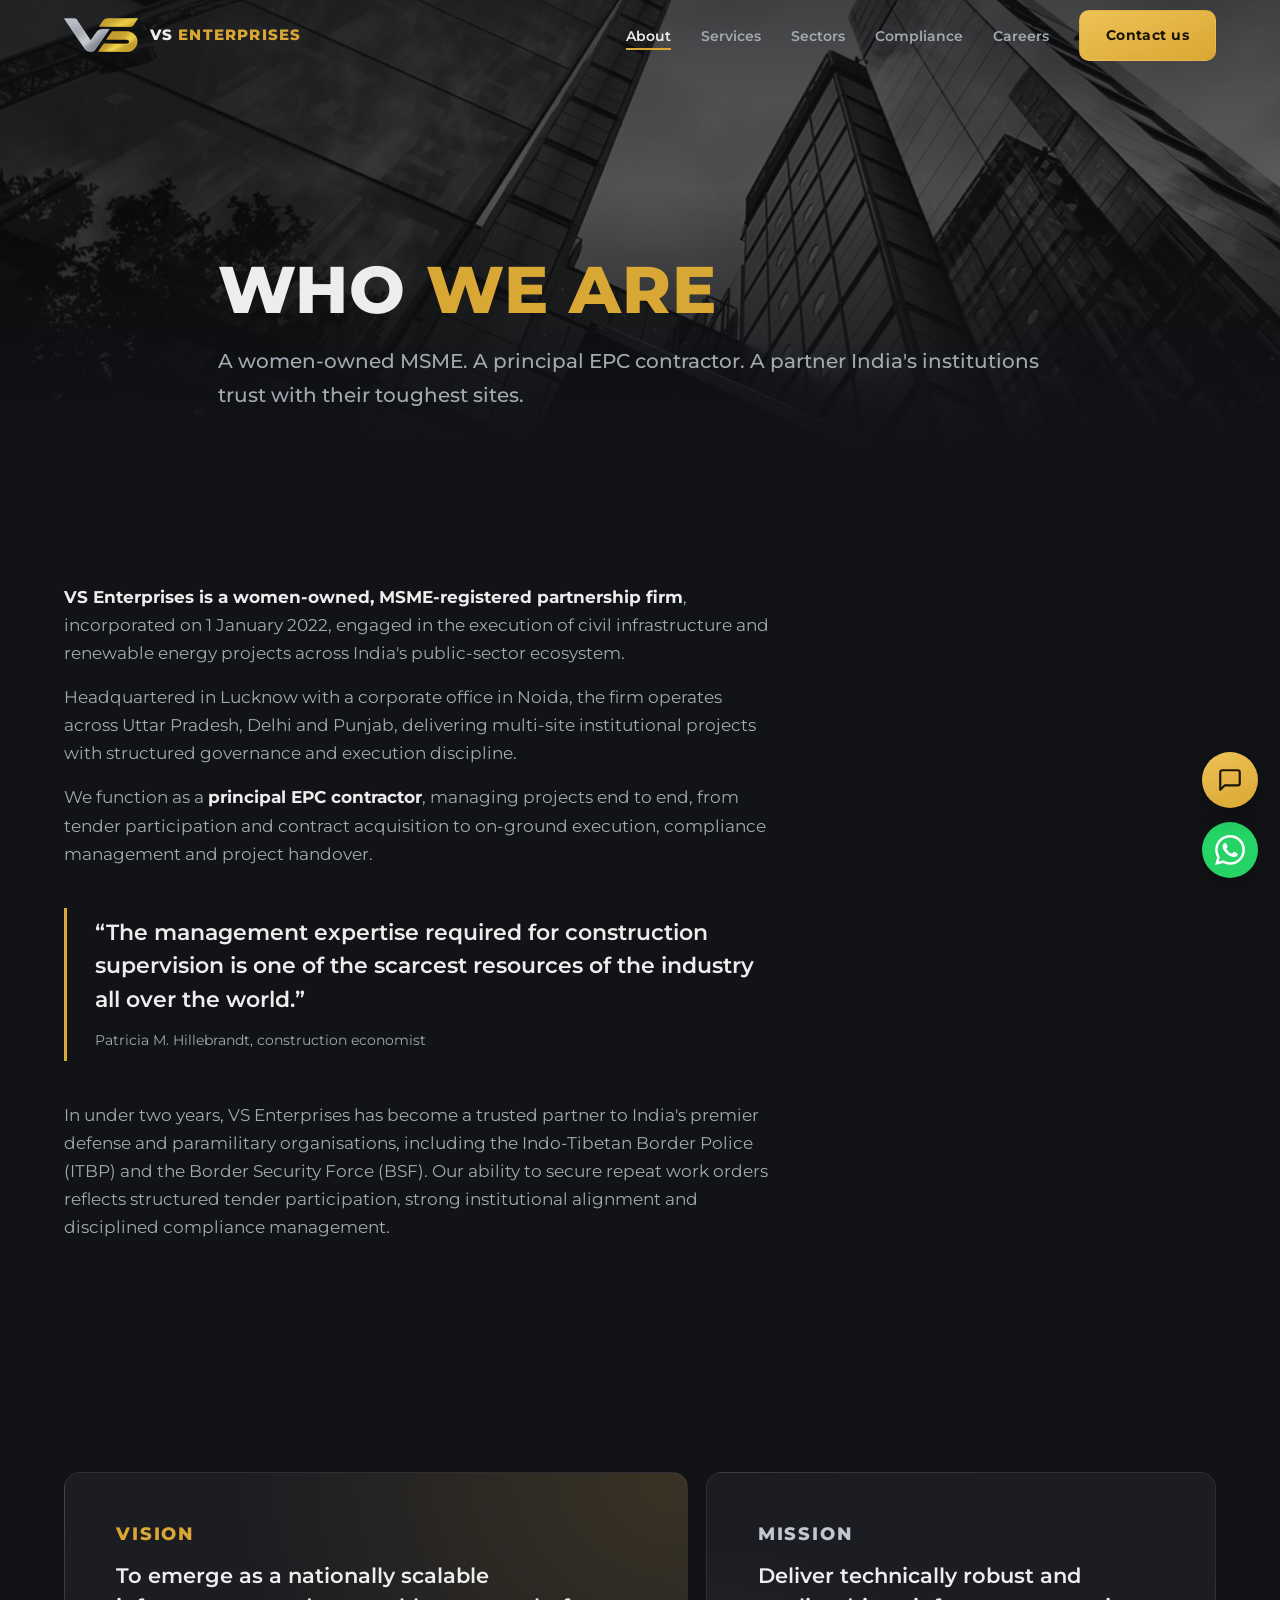
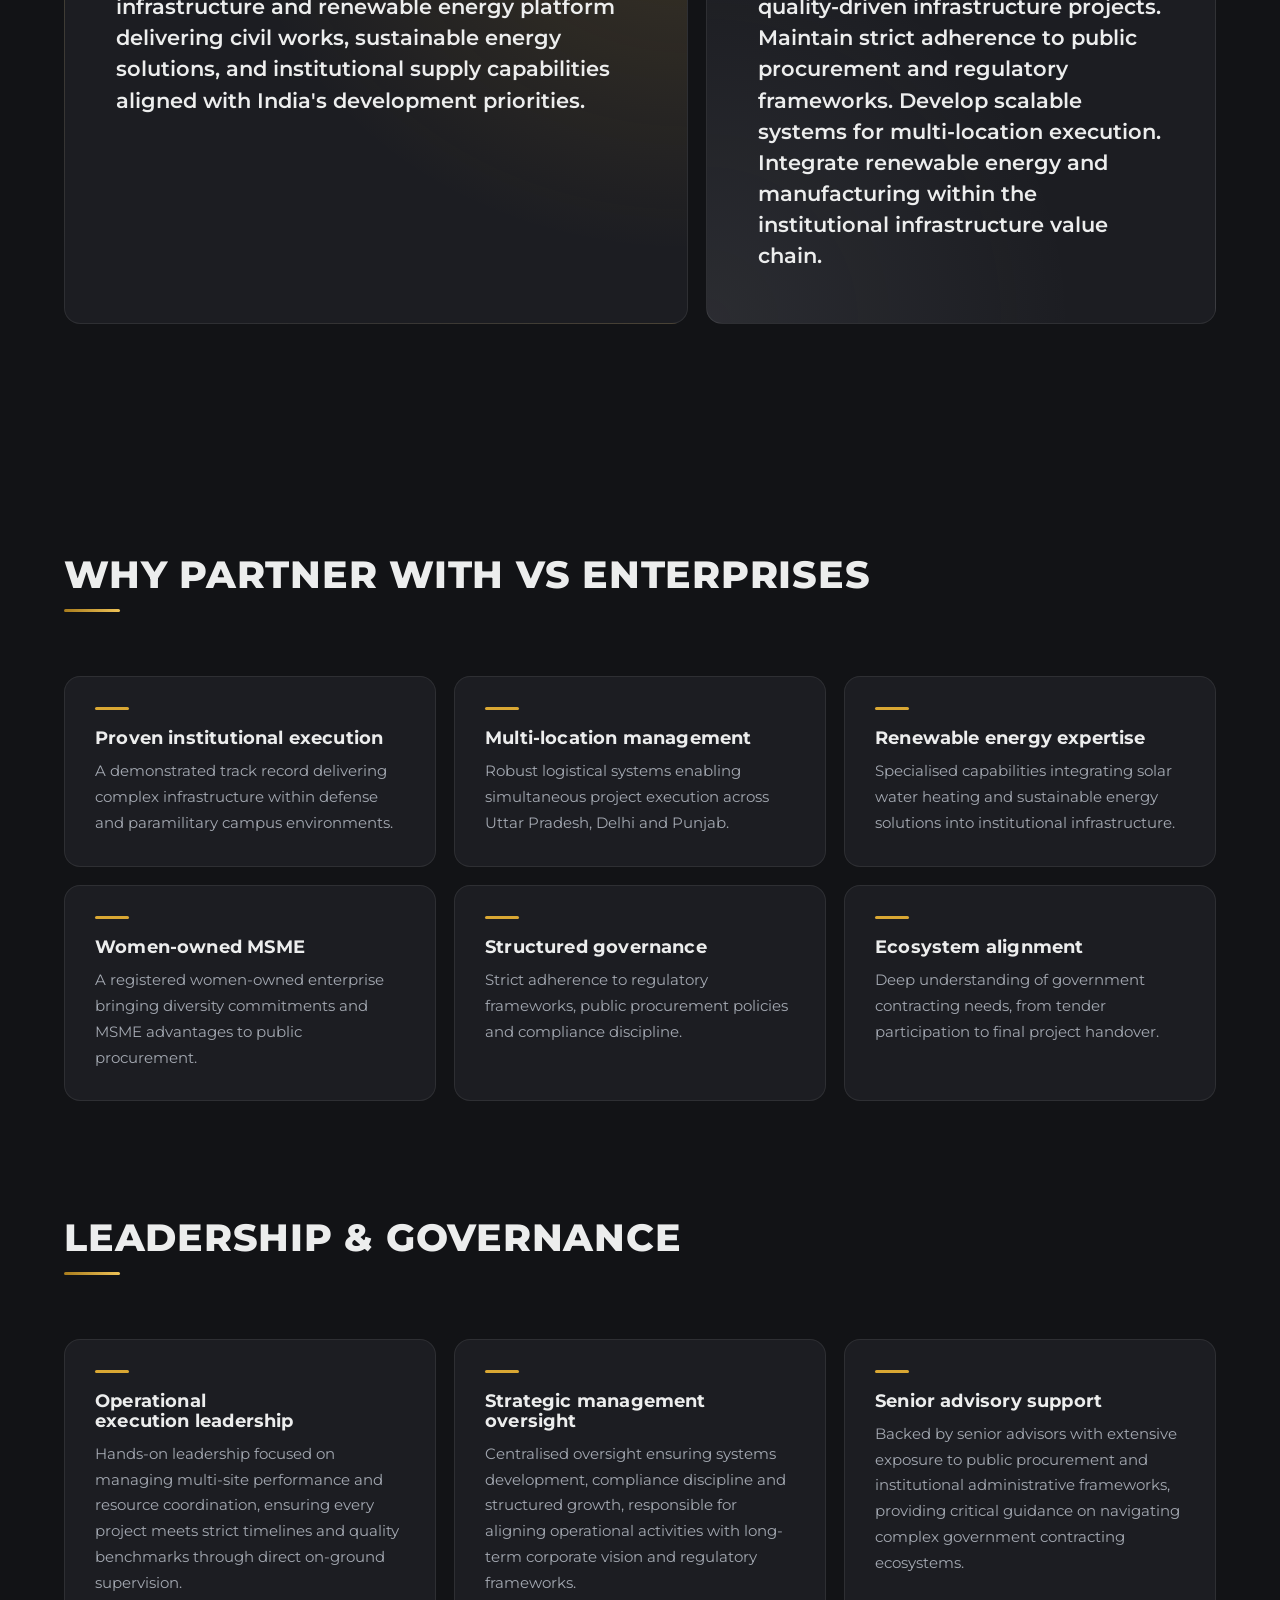
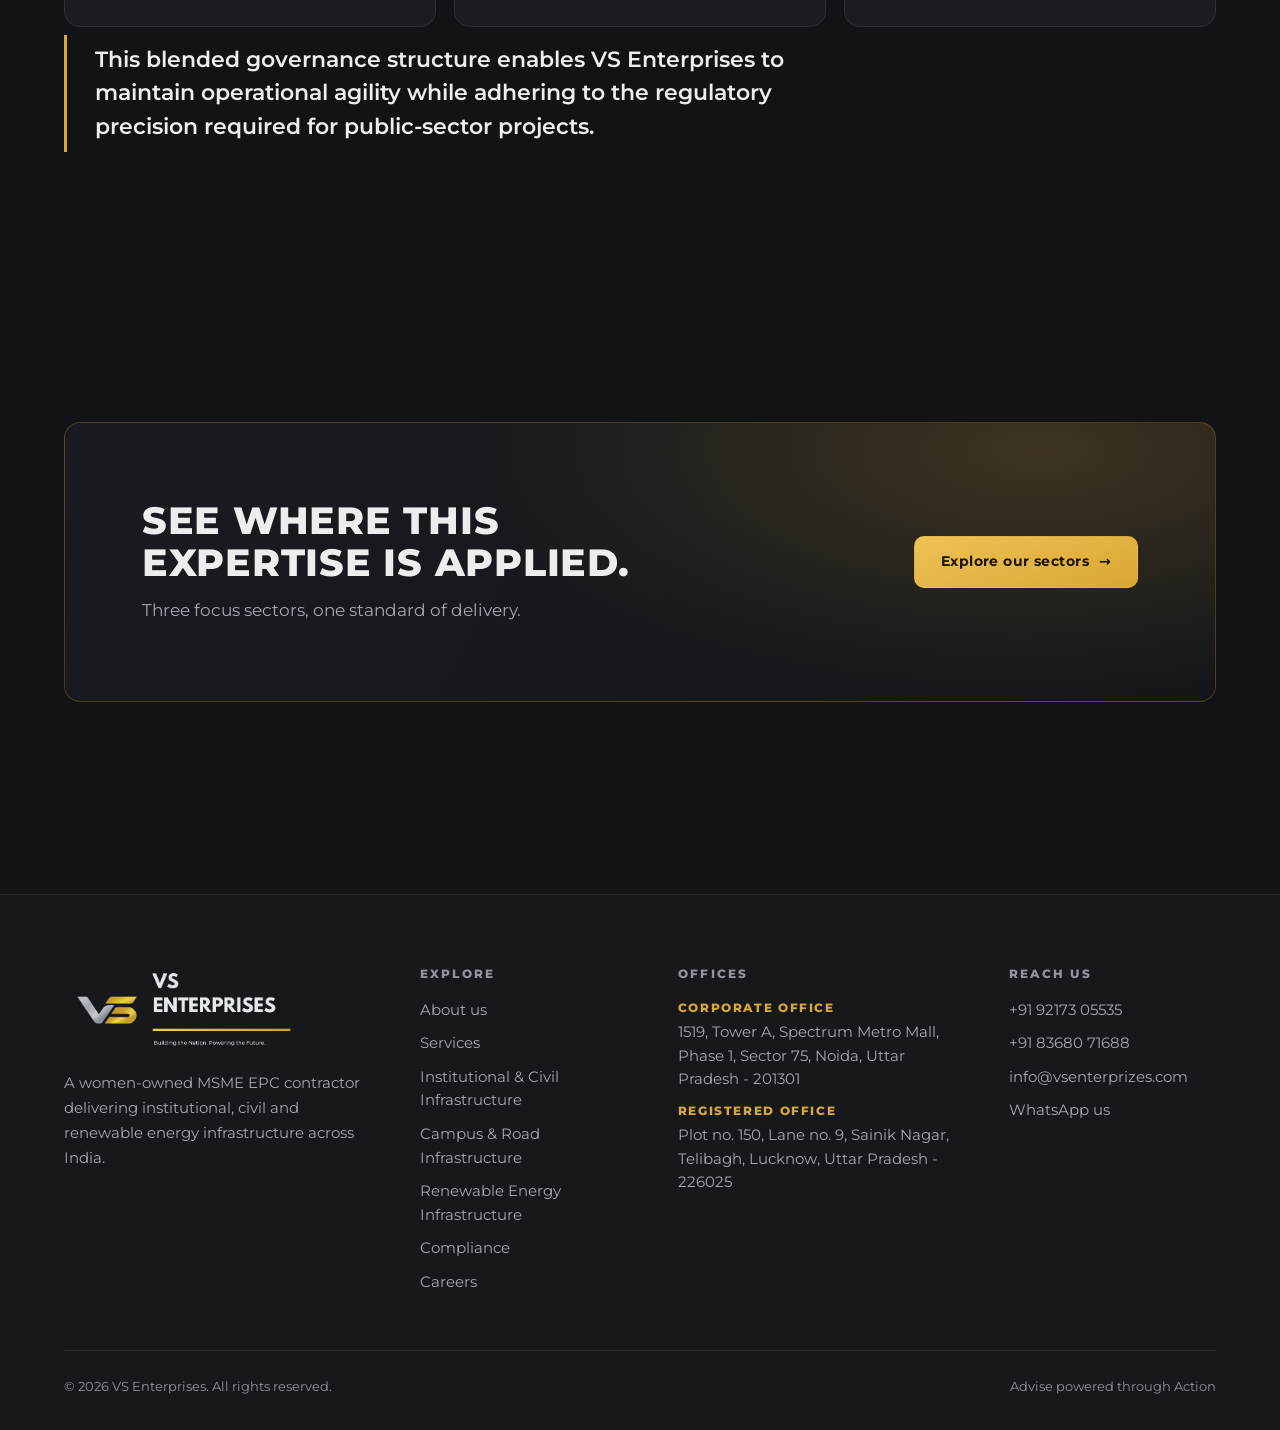
==== commit 480e92cb: "Add Three.js building-construction hero and align content with corporate deck - Force hero construct" ====
--- a/about.html
+++ b/about.html
@@ -4,12 +4,12 @@
   <meta charset="utf-8">
   <meta name="viewport" content="width=device-width, initial-scale=1">
   <title>About us | VS Enterprises</title>
-  <meta name="description" content="VS Enterprises is an advisory partner to firms delivering nation-building services: project management, procurement and construction supervision across India.">
-  <meta name="keywords" content="GeM, Government e-Marketplace, GeM seller, public procurement consultant, EPC projects, infrastructure consulting India, construction management, tender consultancy, CPPP, GFR 2017, works consultancy, solar water heater tender, BIS approved solar, MNRE approved ETC">
+  <meta name="description" content="VS Enterprises is a women-owned, MSME-registered partnership firm and principal EPC contractor delivering civil infrastructure and renewable energy projects across India's public sector.">
+  <meta name="keywords" content="women-owned MSME, EPC contractor India, institutional infrastructure, defense construction, public sector EPC, GeM, Government e-Marketplace, tender consultancy, CPPP, GFR 2017">
   <meta property="og:type" content="website">
   <meta property="og:site_name" content="VS Enterprises">
   <meta property="og:title" content="About us | VS Enterprises">
-  <meta property="og:description" content="VS Enterprises is an advisory partner to firms delivering nation-building services: project management, procurement and construction supervision across India.">
+  <meta property="og:description" content="VS Enterprises is a women-owned, MSME-registered partnership firm and principal EPC contractor delivering civil infrastructure and renewable energy projects across India's public sector.">
   <meta property="og:image" content="https://www.vsenterprizes.com/assets/img/logo-lockup.png">
   <link rel="icon" type="image/png" href="assets/img/favicon.png">
   <link rel="preload" href="assets/fonts/montserrat-var.woff2" as="font" type="font/woff2" crossorigin>
@@ -60,23 +60,23 @@
       <div class="media"><img src="assets/img/hero-towers.png" alt="Glass towers photographed from street level"></div>
       <div class="wrap">
         <h1 class="display">Who <span class="accent">we are</span></h1>
-        <p class="lede">An advisory partner today to the firms delivering nation-building services for a promising tomorrow.</p>
+        <p class="lede">A women-owned MSME. A principal EPC contractor. A partner India's institutions trust with their toughest sites.</p>
       </div>
     </section>
 
     <section>
       <div class="wrap">
         <div class="prose" data-reveal style="max-width:760px">
-          <p>We recognise that whether it is the supply of high-end specialised equipment or the large-scale construction of infrastructure, <b>sustainable growth always requires on-point project management</b>, effective design, and strong controls over cost, scope and schedule.</p>
-          <p>The only way to address such problems is with singular thinking, unique perspectives and innovative solutions. The best project management consultants in India understand these realities, and VS Enterprises is one of them.</p>
-          <p>The need for a third-party professional service firm, with tested and optimised systems and processes that minimise execution risk, has become essential for any development.</p>
+          <p><b>VS Enterprises is a women-owned, MSME-registered partnership firm</b>, incorporated on 1 January 2022, engaged in the execution of civil infrastructure and renewable energy projects across India's public-sector ecosystem.</p>
+          <p>Headquartered in Lucknow with a corporate office in Noida, the firm operates across Uttar Pradesh, Delhi and Punjab, delivering multi-site institutional projects with structured governance and execution discipline.</p>
+          <p>We function as a <b>principal EPC contractor</b>, managing projects end to end, from tender participation and contract acquisition to on-ground execution, compliance management and project handover.</p>
         </div>
         <div class="pull" data-reveal>
           <blockquote>&ldquo;The management expertise required for construction supervision is one of the scarcest resources of the industry all over the world.&rdquo;</blockquote>
           <cite>Patricia M. Hillebrandt, construction economist</cite>
         </div>
         <div class="prose" data-reveal style="max-width:760px">
-          <p>Our team of highly experienced specialists is driven by a mission and ethical values that guide every aspect of our work, ensuring assignments are delivered on time, push the boundaries of what is possible, and give our clients the finest possible service.</p>
+          <p>In under two years, VS Enterprises has become a trusted partner to India's premier defense and paramilitary organisations, including the Indo-Tibetan Border Police (ITBP) and the Border Security Force (BSF). Our ability to secure repeat work orders reflects structured tender participation, strong institutional alignment and disciplined compliance management.</p>
         </div>
       </div>
     </section>
@@ -86,11 +86,11 @@
         <div class="vm">
           <div class="vm-panel gold" data-reveal>
             <h2>Vision</h2>
-            <blockquote>To be the consulting company for delivering realistic, sustainable, innovative and economically comprehensive solutions.</blockquote>
+            <blockquote>To emerge as a nationally scalable infrastructure and renewable energy platform delivering civil works, sustainable energy solutions, and institutional supply capabilities aligned with India's development priorities.</blockquote>
           </div>
           <div class="vm-panel slate" data-reveal style="--d:1">
             <h2>Mission</h2>
-            <blockquote>Provide technically holistic solutions and operate as professional consultants by adding value to all stakeholders.</blockquote>
+            <blockquote>Deliver technically robust and quality-driven infrastructure projects. Maintain strict adherence to public procurement and regulatory frameworks. Develop scalable systems for multi-location execution. Integrate renewable energy and manufacturing within the institutional infrastructure value chain.</blockquote>
           </div>
         </div>
       </div>
@@ -99,34 +99,67 @@
     <section>
       <div class="wrap">
         <div class="section-head" data-reveal>
-          <h2>Our objectives</h2>
-        </div>
-        <div class="card-grid">
+          <h2>Why partner with VS Enterprises</h2>
+        </div>
+        <div class="card-grid cols-3">
           <div class="fcard" data-reveal>
             <div class="tick"></div>
-            <h3>Technically excellent, professionally ethical</h3>
-            <p>Engineering rigour and clean conduct in every engagement.</p>
+            <h3>Proven institutional execution</h3>
+            <p>A demonstrated track record delivering complex infrastructure within defense and paramilitary campus environments.</p>
           </div>
           <div class="fcard" data-reveal style="--d:1">
             <div class="tick"></div>
-            <h3>Growing capability</h3>
-            <p>Enhancing our capabilities through technology transfer and training.</p>
+            <h3>Multi-location management</h3>
+            <p>Robust logistical systems enabling simultaneous project execution across Uttar Pradesh, Delhi and Punjab.</p>
+          </div>
+          <div class="fcard" data-reveal style="--d:2">
+            <div class="tick"></div>
+            <h3>Renewable energy expertise</h3>
+            <p>Specialised capabilities integrating solar water heating and sustainable energy solutions into institutional infrastructure.</p>
           </div>
           <div class="fcard" data-reveal>
             <div class="tick"></div>
-            <h3>Responsible towards society</h3>
-            <p>Work that serves the communities our projects are built for.</p>
+            <h3>Women-owned MSME</h3>
+            <p>A registered women-owned enterprise bringing diversity commitments and MSME advantages to public procurement.</p>
           </div>
           <div class="fcard" data-reveal style="--d:1">
             <div class="tick"></div>
-            <h3>Loyal to every customer</h3>
-            <p>Long relationships built on dependable delivery.</p>
-          </div>
-          <div class="fcard wide" data-reveal>
-            <div class="tick"></div>
-            <h3>Always raising our integrity</h3>
-            <p>A standard we hold ourselves to on every project, in every office, with every stakeholder.</p>
-          </div>
+            <h3>Structured governance</h3>
+            <p>Strict adherence to regulatory frameworks, public procurement policies and compliance discipline.</p>
+          </div>
+          <div class="fcard" data-reveal style="--d:2">
+            <div class="tick"></div>
+            <h3>Ecosystem alignment</h3>
+            <p>Deep understanding of government contracting needs, from tender participation to final project handover.</p>
+          </div>
+        </div>
+      </div>
+    </section>
+
+    <section style="padding-top:0">
+      <div class="wrap">
+        <div class="section-head" data-reveal>
+          <h2>Leadership &amp; governance</h2>
+        </div>
+        <div class="card-grid cols-3">
+          <div class="fcard" data-reveal>
+            <div class="tick"></div>
+            <h3>Operational execution leadership</h3>
+            <p>Hands-on leadership focused on managing multi-site performance and resource coordination, ensuring every project meets strict timelines and quality benchmarks through direct on-ground supervision.</p>
+          </div>
+          <div class="fcard" data-reveal style="--d:1">
+            <div class="tick"></div>
+            <h3>Strategic management oversight</h3>
+            <p>Centralised oversight ensuring systems development, compliance discipline and structured growth, responsible for aligning operational activities with long-term corporate vision and regulatory frameworks.</p>
+          </div>
+          <div class="fcard" data-reveal style="--d:2">
+            <div class="tick"></div>
+            <h3>Senior advisory support</h3>
+            <p>Backed by senior advisors with extensive exposure to public procurement and institutional administrative frameworks, providing critical guidance on navigating complex government contracting ecosystems.</p>
+          </div>
+        </div>
+        <div class="pull" data-reveal style="margin-top:8px">
+          <blockquote>This blended governance structure enables VS Enterprises to maintain operational agility while adhering to the regulatory precision required for public-sector projects.</blockquote>
         </div>
       </div>
     </section>
@@ -150,16 +183,16 @@
       <div class="foot-grid">
         <div class="foot-brand">
           <img class="lockup" src="assets/img/logo-lockup.png" alt="VS Enterprises. Building the Nation. Powering the Future.">
-          <p>A fast-growing EPC firm delivering civil and solar infrastructure projects across India.</p>
+          <p>A women-owned MSME EPC contractor delivering institutional, civil and renewable energy infrastructure across India.</p>
         </div>
         <div class="foot-col">
           <h4>Explore</h4>
           <ul>
             <li><a href="about.html">About us</a></li>
             <li><a href="services.html">Services</a></li>
-            <li><a href="sector-goods.html">Goods &amp; Service Consultancy</a></li>
-            <li><a href="sector-works.html">Works Consultancy</a></li>
-            <li><a href="sector-renewable.html">Renewable Energy Consultancy</a></li>
+            <li><a href="sector-works.html">Institutional &amp; Civil Infrastructure</a></li>
+            <li><a href="sector-campus-road.html">Campus &amp; Road Infrastructure</a></li>
+            <li><a href="sector-renewable.html">Renewable Energy Infrastructure</a></li>
             <li><a href="compliance.html">Compliance</a></li>
             <li><a href="careers.html">Careers</a></li>
           </ul>
@@ -167,17 +200,17 @@
         <div class="foot-col">
           <h4>Offices</h4>
           <ul>
-            <li><span class="foot-office">Corporate Office</span>Tower A-1519, 15th floor, Spectrum Metro Mall, Phase 1, Sector 75, Noida, Uttar Pradesh - 201301</li>
+            <li><span class="foot-office">Corporate Office</span>1519, Tower A, Spectrum Metro Mall, Phase 1, Sector 75, Noida, Uttar Pradesh - 201301</li>
             <li><span class="foot-office">Registered Office</span>Plot no. 150, Lane no. 9, Sainik Nagar, Telibagh, Lucknow, Uttar Pradesh - 226025</li>
           </ul>
         </div>
         <div class="foot-col">
           <h4>Reach us</h4>
           <ul>
-            <li><a href="tel:+919919039916">+91 99190 39916</a></li>
+            <li><a href="tel:+919217305535">+91 92173 05535</a></li>
             <li><a href="tel:+918368071688">+91 83680 71688</a></li>
             <li><a href="mailto:info@vsenterprizes.com">info@vsenterprizes.com</a></li>
-            <li><a href="https://wa.me/919919039916" target="_blank" rel="noopener">WhatsApp us</a></li>
+            <li><a href="https://wa.me/919217305535" target="_blank" rel="noopener">WhatsApp us</a></li>
           </ul>
         </div>
       </div>
@@ -188,7 +221,7 @@
     </div>
   </footer>
 
-  <a class="wa-float" href="https://wa.me/919919039916" target="_blank" rel="noopener" aria-label="Chat with VS Enterprises on WhatsApp">
+  <a class="wa-float" href="https://wa.me/919217305535" target="_blank" rel="noopener" aria-label="Chat with VS Enterprises on WhatsApp">
     <svg viewBox="0 0 24 24" fill="currentColor" aria-hidden="true"><path d="M17.472 14.382c-.297-.149-1.758-.867-2.03-.967-.273-.099-.471-.148-.67.15-.197.297-.767.966-.94 1.164-.173.199-.347.223-.644.075-.297-.15-1.255-.463-2.39-1.475-.883-.788-1.48-1.761-1.653-2.059-.173-.297-.018-.458.13-.606.134-.133.298-.347.446-.52.149-.174.198-.298.298-.497.099-.198.05-.371-.025-.52-.075-.149-.669-1.612-.916-2.207-.242-.579-.487-.5-.669-.51-.173-.008-.371-.01-.57-.01-.198 0-.52.074-.792.372-.272.297-1.04 1.016-1.04 2.479 0 1.462 1.065 2.875 1.213 3.074.149.198 2.096 3.2 5.077 4.487.709.306 1.262.489 1.694.625.712.227 1.36.195 1.871.118.571-.085 1.758-.719 2.006-1.413.248-.694.248-1.289.173-1.413-.074-.124-.272-.198-.57-.347m-5.421 7.403h-.004a9.87 9.87 0 01-5.031-1.378l-.361-.214-3.741.982.998-3.648-.235-.374a9.86 9.86 0 01-1.51-5.26c.001-5.45 4.436-9.884 9.888-9.884 2.64 0 5.122 1.03 6.988 2.898a9.825 9.825 0 012.893 6.994c-.003 5.45-4.437 9.884-9.885 9.884m8.413-18.297A11.815 11.815 0 0012.05 0C5.495 0 .16 5.335.157 11.892c0 2.096.547 4.142 1.588 5.945L.057 24l6.305-1.654a11.882 11.882 0 005.683 1.448h.005c6.554 0 11.89-5.335 11.893-11.893a11.821 11.821 0 00-3.48-8.413"/></svg>
   </a>
 
--- a/assets/css/style.css
+++ b/assets/css/style.css
@@ -466,12 +466,28 @@
   overflow: clip;
 }
 
-#shader {
+#shader,
+#hero-building {
   position: absolute;
   inset: 0;
   width: 100%;
   height: 100%;
   z-index: -2;
+  display: block;
+}
+
+/* hero copy stacks full-width above the fold on narrow viewports, so the
+   building scene is confined to the empty space below it instead of
+   trying to sit "beside" text that no longer has a side */
+@media (max-width: 860px) {
+  #hero-building {
+    inset: auto;
+    left: 0;
+    right: 0;
+    bottom: 0;
+    top: 46%;
+    height: 54%;
+  }
 }
 
 .hero-scrim {
@@ -486,6 +502,13 @@
 .hero-copy { max-width: 720px; min-width: 0; }
 
 .hero-copy .lede { margin-top: 24px; }
+
+.lede-type.typing::after {
+  content: "\258C";
+  color: var(--gold);
+  margin-left: 2px;
+  animation: caret-blink 0.7s steps(1) infinite;
+}
 
 .hero-cta { display: flex; flex-wrap: wrap; gap: 16px; margin-top: 40px; }
 
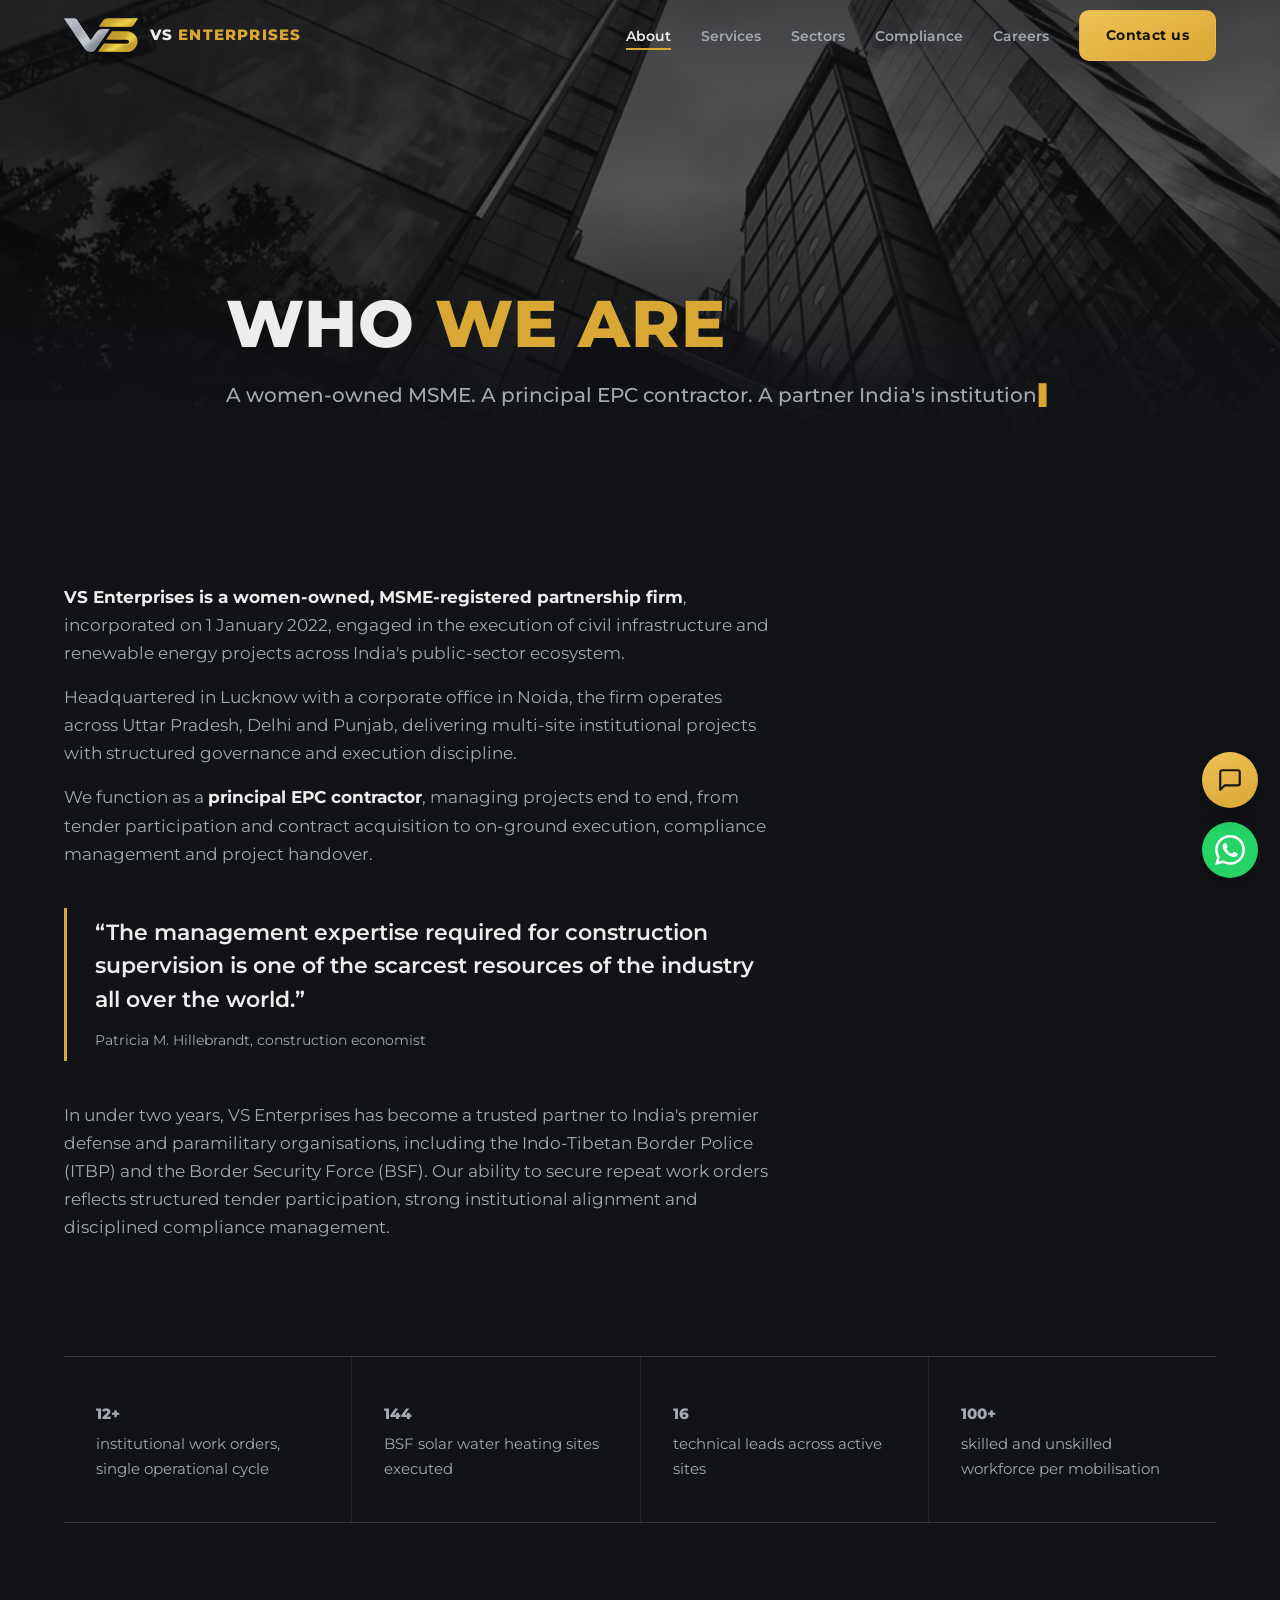
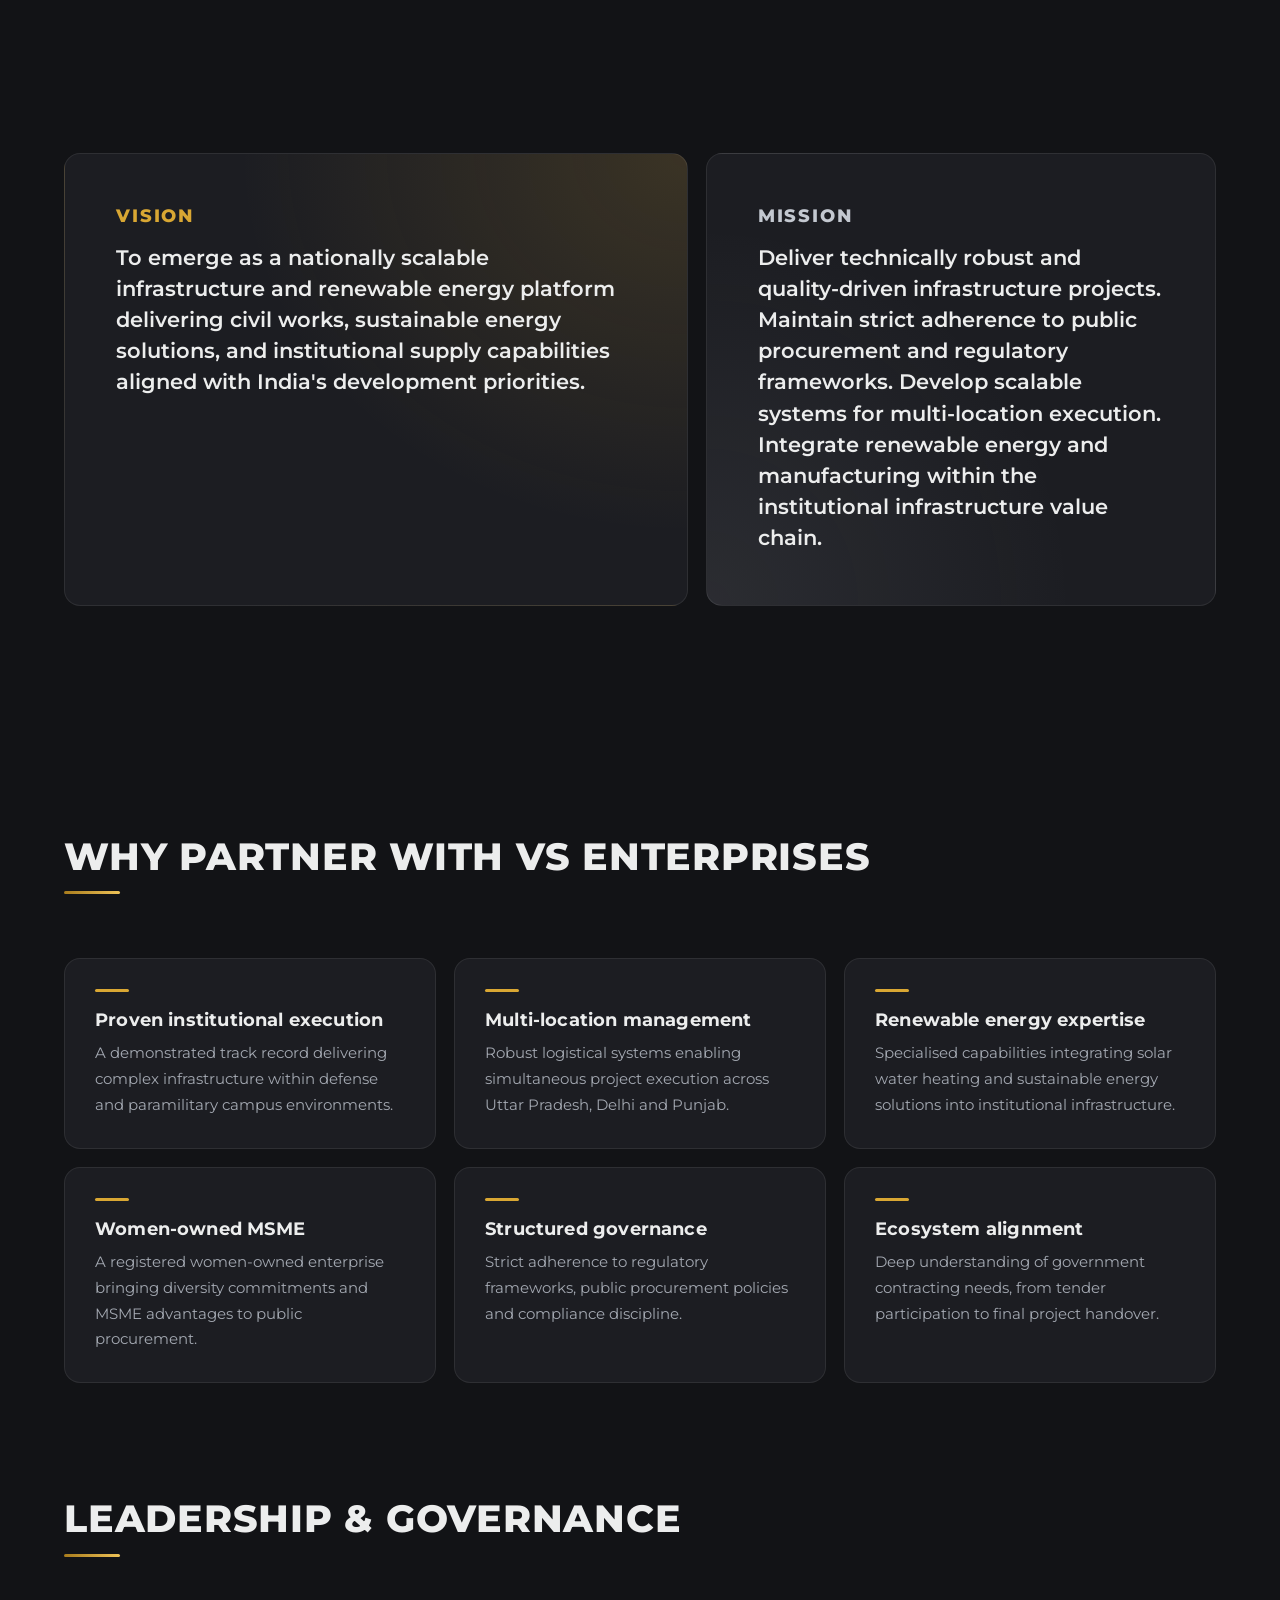
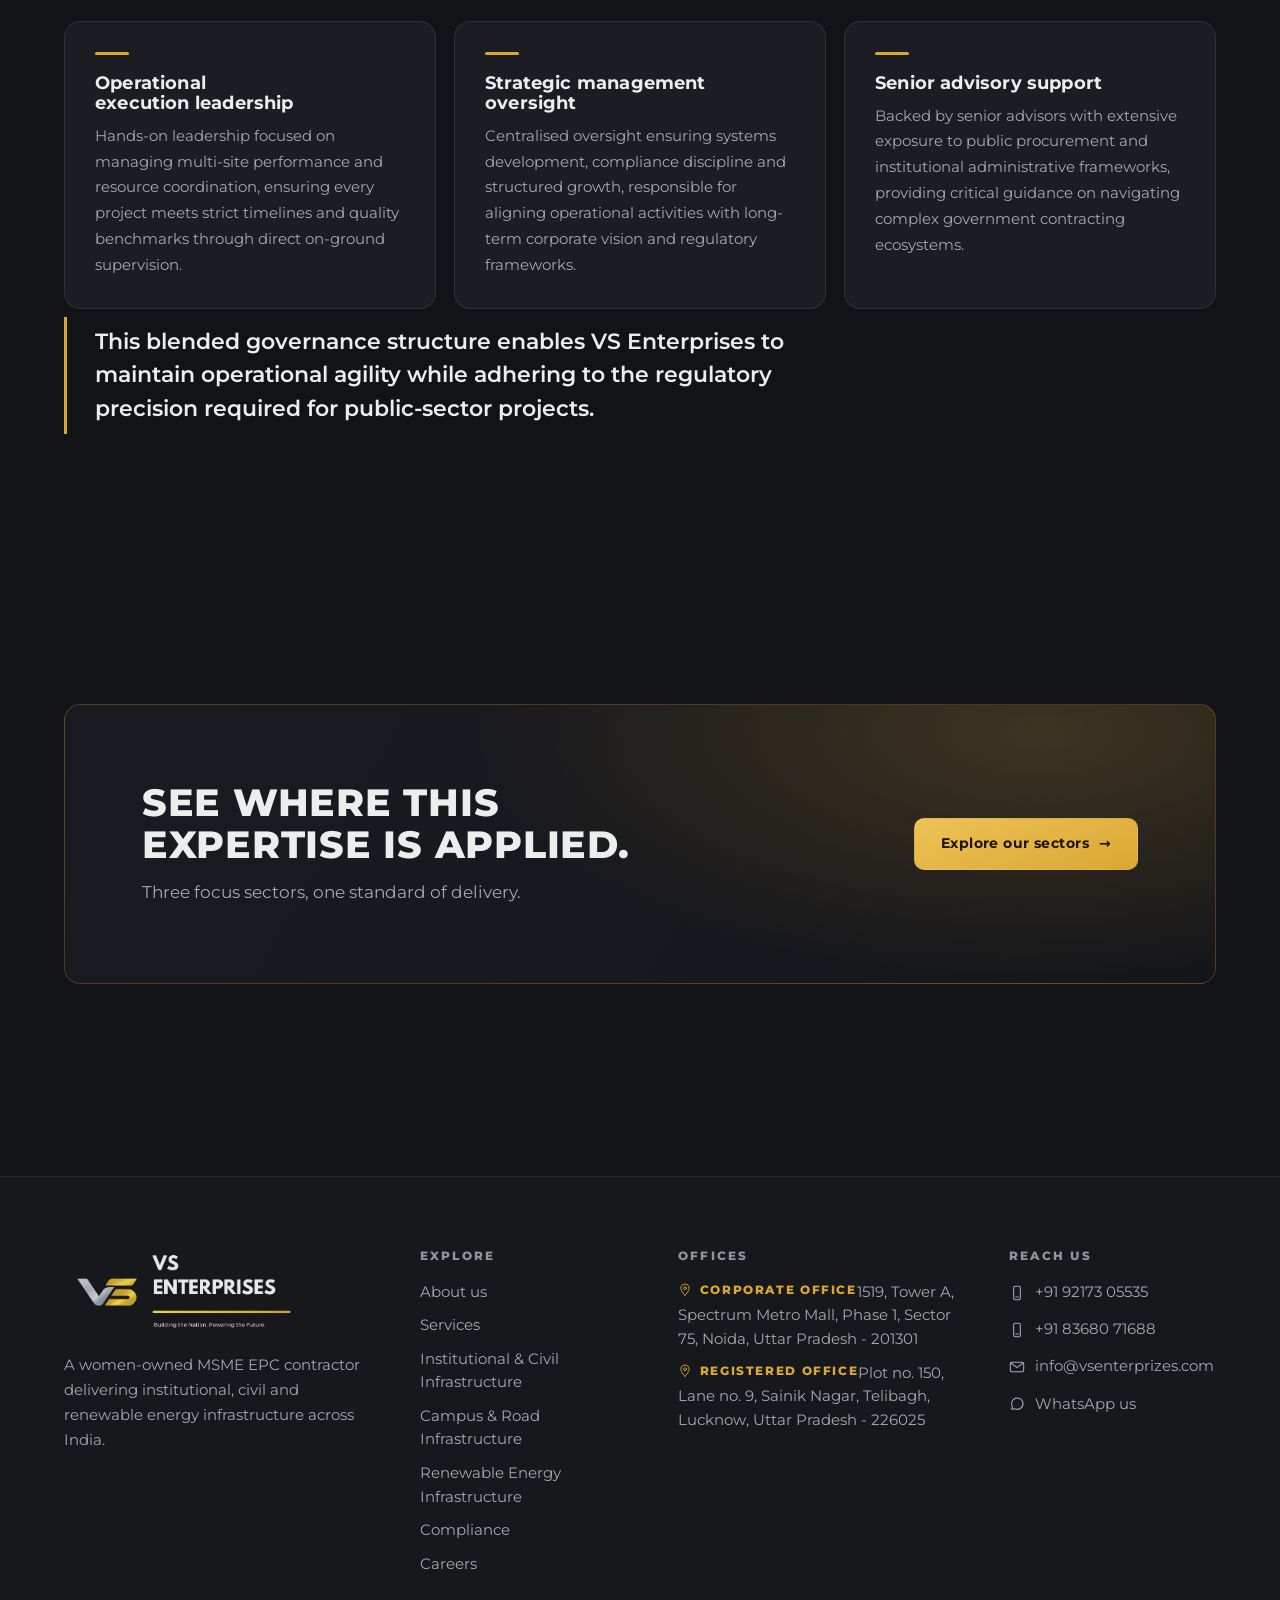
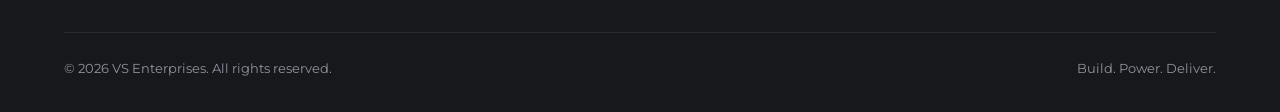
==== commit 07c950e7: "Elevate site design and rework hero, services, careers, and compliance content - Add blueprint-line " ====
--- a/about.html
+++ b/about.html
@@ -57,10 +57,13 @@
   <main>
 
     <section class="page-hero">
-      <div class="media"><img src="assets/img/hero-towers.png" alt="Glass towers photographed from street level"></div>
+      <div class="media" data-parallax="18"><img src="assets/img/hero-towers.png" alt="Glass towers photographed from street level"></div>
       <div class="wrap">
         <h1 class="display">Who <span class="accent">we are</span></h1>
-        <p class="lede">A women-owned MSME. A principal EPC contractor. A partner India's institutions trust with their toughest sites.</p>
+        <p class="lede">
+          <span class="sr-only">A women-owned MSME. A principal EPC contractor. A partner India's institutions trust with their toughest sites.</span>
+          <span class="lede-type" aria-hidden="true"></span>
+        </p>
       </div>
     </section>
 
@@ -77,6 +80,17 @@
         </div>
         <div class="prose" data-reveal style="max-width:760px">
           <p>In under two years, VS Enterprises has become a trusted partner to India's premier defense and paramilitary organisations, including the Indo-Tibetan Border Police (ITBP) and the Border Security Force (BSF). Our ability to secure repeat work orders reflects structured tender participation, strong institutional alignment and disciplined compliance management.</p>
+        </div>
+      </div>
+    </section>
+
+    <section style="padding-top:0">
+      <div class="wrap">
+        <div class="stats cols-4" data-reveal>
+          <div class="stat"><b><span data-count="12" data-suffix="+">0</span></b><span>institutional work orders, single operational cycle</span></div>
+          <div class="stat"><b><span data-count="144">0</span></b><span>BSF solar water heating sites executed</span></div>
+          <div class="stat"><b><span data-count="16">0</span></b><span>technical leads across active sites</span></div>
+          <div class="stat"><b><span data-count="100" data-suffix="+">0</span></b><span>skilled and unskilled workforce per mobilisation</span></div>
         </div>
       </div>
     </section>
@@ -200,23 +214,23 @@
         <div class="foot-col">
           <h4>Offices</h4>
           <ul>
-            <li><span class="foot-office">Corporate Office</span>1519, Tower A, Spectrum Metro Mall, Phase 1, Sector 75, Noida, Uttar Pradesh - 201301</li>
-            <li><span class="foot-office">Registered Office</span>Plot no. 150, Lane no. 9, Sainik Nagar, Telibagh, Lucknow, Uttar Pradesh - 226025</li>
+            <li><span class="foot-office"><svg class="picto" viewBox="0 0 24 24" aria-hidden="true"><path pathLength="1" d="M12 21s7-6.5 7-12a7 7 0 1 0-14 0c0 5.5 7 12 7 12Z"/><circle pathLength="1" cx="12" cy="9" r="2.5"/></svg>Corporate Office</span>1519, Tower A, Spectrum Metro Mall, Phase 1, Sector 75, Noida, Uttar Pradesh - 201301</li>
+            <li><span class="foot-office"><svg class="picto" viewBox="0 0 24 24" aria-hidden="true"><path pathLength="1" d="M12 21s7-6.5 7-12a7 7 0 1 0-14 0c0 5.5 7 12 7 12Z"/><circle pathLength="1" cx="12" cy="9" r="2.5"/></svg>Registered Office</span>Plot no. 150, Lane no. 9, Sainik Nagar, Telibagh, Lucknow, Uttar Pradesh - 226025</li>
           </ul>
         </div>
         <div class="foot-col">
           <h4>Reach us</h4>
           <ul>
-            <li><a href="tel:+919217305535">+91 92173 05535</a></li>
-            <li><a href="tel:+918368071688">+91 83680 71688</a></li>
-            <li><a href="mailto:info@vsenterprizes.com">info@vsenterprizes.com</a></li>
-            <li><a href="https://wa.me/919217305535" target="_blank" rel="noopener">WhatsApp us</a></li>
+            <li><a href="tel:+919217305535"><svg class="picto" style="width:16px;height:16px" viewBox="0 0 24 24" aria-hidden="true"><rect pathLength="1" x="7" y="2" width="10" height="20" rx="2"/><line pathLength="1" x1="10" y1="18" x2="14" y2="18"/></svg>+91 92173 05535</a></li>
+            <li><a href="tel:+918368071688"><svg class="picto" style="width:16px;height:16px" viewBox="0 0 24 24" aria-hidden="true"><rect pathLength="1" x="7" y="2" width="10" height="20" rx="2"/><line pathLength="1" x1="10" y1="18" x2="14" y2="18"/></svg>+91 83680 71688</a></li>
+            <li><a href="mailto:info@vsenterprizes.com"><svg class="picto" style="width:16px;height:16px" viewBox="0 0 24 24" aria-hidden="true"><rect pathLength="1" x="2" y="5" width="20" height="14" rx="2"/><path pathLength="1" d="M3 6l9 7 9-7"/></svg>info@vsenterprizes.com</a></li>
+            <li><a href="https://wa.me/919217305535" target="_blank" rel="noopener"><svg class="picto" style="width:16px;height:16px" viewBox="0 0 24 24" aria-hidden="true"><path pathLength="1" d="M21 11.5a8.5 8.5 0 0 1-12.4 7.5L4 20l1.1-4.4A8.5 8.5 0 1 1 21 11.5Z"/></svg>WhatsApp us</a></li>
           </ul>
         </div>
       </div>
       <div class="foot-bottom">
         <span>&copy; <span id="year"></span> VS Enterprises. All rights reserved.</span>
-        <span>Advise powered through Action</span>
+        <span>Build. Power. Deliver.</span>
       </div>
     </div>
   </footer>
--- a/assets/css/style.css
+++ b/assets/css/style.css
@@ -466,37 +466,32 @@
   overflow: clip;
 }
 
-#shader,
-#hero-building {
-  position: absolute;
-  inset: 0;
+.hero-grid {
+  width: 100%;
+  display: grid;
+  grid-template-columns: minmax(0, 1.05fr) minmax(0, 0.95fr);
+  gap: clamp(32px, 5vw, 80px);
+  align-items: center;
+}
+
+.hero-media {
+  position: relative;
+  border-radius: var(--r-box);
+  overflow: clip;
+  border: 1px solid var(--line);
+  aspect-ratio: 4 / 5;
+}
+
+.hero-media img {
   width: 100%;
   height: 100%;
-  z-index: -2;
-  display: block;
-}
-
-/* hero copy stacks full-width above the fold on narrow viewports, so the
-   building scene is confined to the empty space below it instead of
-   trying to sit "beside" text that no longer has a side */
-@media (max-width: 860px) {
-  #hero-building {
-    inset: auto;
-    left: 0;
-    right: 0;
-    bottom: 0;
-    top: 46%;
-    height: 54%;
-  }
-}
-
-.hero-scrim {
-  position: absolute;
-  inset: 0;
-  z-index: -1;
-  background:
-    linear-gradient(90deg, rgba(18, 19, 22, 0.92) 0%, rgba(18, 19, 22, 0.55) 55%, rgba(18, 19, 22, 0.25) 100%),
-    linear-gradient(0deg, var(--bg) 0%, transparent 26%);
+  object-fit: cover;
+  filter: grayscale(1) contrast(1.05) brightness(0.7);
+}
+
+@media (max-width: 960px) {
+  .hero-grid { grid-template-columns: 1fr; }
+  .hero-media { aspect-ratio: 16 / 10; order: -1; }
 }
 
 .hero-copy { max-width: 720px; min-width: 0; }
@@ -595,6 +590,9 @@
 
 .stat span { display: block; margin-top: 10px; color: var(--muted); font-size: 0.92rem; }
 
+.stats.cols-4 { grid-template-columns: repeat(4, 1fr); }
+
+@media (max-width: 860px) { .stats.cols-4 { grid-template-columns: repeat(2, 1fr); } }
 @media (max-width: 720px) { .stats { grid-template-columns: 1fr; } }
 
 /* ---------- bento grid ---------------------------------------------------- */
@@ -803,7 +801,7 @@
   transition: transform 0.7s var(--ease), filter 0.7s ease;
 }
 
-.split-media:hover img { transform: scale(1.04); filter: grayscale(0.4) contrast(1.03) brightness(0.85); }
+.split-media:hover img { transform: scale(1.04) translateY(calc(var(--py, 0) * 1px)); filter: grayscale(0.4) contrast(1.03) brightness(0.85); }
 
 .split-copy p + p { margin-top: 16px; }
 .split-copy h2 { margin-bottom: 20px; }
@@ -1032,7 +1030,9 @@
 }
 
 .foot-office {
-  display: block;
+  display: inline-flex;
+  align-items: center;
+  gap: 8px;
   font-size: 0.72rem;
   font-weight: 800;
   text-transform: uppercase;
@@ -1041,7 +1041,11 @@
   margin-bottom: 4px;
 }
 
+.foot-office .picto { width: 14px; height: 14px; }
+
 .foot-col li { line-height: 1.6; }
+
+.foot-col a { display: inline-flex; align-items: center; gap: 10px; }
 
 .logo-chip {
   background: #fff;
@@ -1052,6 +1056,17 @@
 }
 
 .logo-chip img { height: 42px; width: auto; }
+
+.icon-chip {
+  width: fit-content;
+  padding: 12px;
+  border-radius: var(--r-ui);
+  background: rgba(217, 167, 51, 0.1);
+  border: 1px solid rgba(217, 167, 51, 0.25);
+  margin-bottom: 18px;
+}
+
+.icon-chip .picto { color: var(--gold); width: 24px; height: 24px; }
 
 .foot-brand img.lockup { height: 86px; width: auto; margin-bottom: 18px; }
 
@@ -1137,8 +1152,8 @@
 
 .notice {
   position: fixed;
-  left: 22px;
-  bottom: 22px;
+  right: 22px;
+  bottom: 160px;
   z-index: 56;
   width: min(360px, calc(100vw - 44px));
   background: var(--surface-2);
@@ -1253,6 +1268,9 @@
 .role-meta { display: flex; flex-wrap: wrap; gap: 10px; margin-top: 16px; }
 
 .role-meta span {
+  display: inline-flex;
+  align-items: center;
+  gap: 8px;
   border: 1px solid var(--line-strong);
   border-radius: 999px;
   padding: 6px 14px;
@@ -1260,6 +1278,10 @@
   font-weight: 600;
   color: var(--muted);
 }
+
+.role-meta span .picto { width: 15px; height: 15px; color: var(--gold); }
+
+.office h2 { display: inline-flex; align-items: center; gap: 10px; }
 
 .jd details {
   border: 1px solid var(--line);
@@ -1545,12 +1567,121 @@
   .vsb-panel { right: 12px; bottom: 156px; }
   .vsb-fab { bottom: 90px; }
   .wa-float { bottom: 20px; }
-}
-
-/* keep the notice clear of the right-side floating buttons on narrow screens */
+  .notice { right: 12px; bottom: 210px; }
+}
+
 @media (max-width: 480px) {
-  .notice { left: 12px; bottom: 16px; width: calc(100vw - 104px); }
-}
+  .notice { right: 12px; bottom: 210px; width: calc(100vw - 24px); }
+}
+
+/* ---------- pictograms (blueprint line-icon system) ------------------------
+   Same drafting-line language as the loader skyline: straight strokes,
+   pathLength="1" per shape so stroke-dashoffset draw-in works uniformly. */
+
+.picto {
+  width: 22px;
+  height: 22px;
+  flex-shrink: 0;
+  stroke: currentColor;
+  fill: none;
+  stroke-width: 1.6;
+  stroke-linecap: round;
+  stroke-linejoin: round;
+}
+
+[data-reveal] .picto-draw * {
+  stroke-dasharray: 1;
+  stroke-dashoffset: 1;
+  transition: stroke-dashoffset 0.9s var(--ease);
+  transition-delay: calc(var(--d, 0) * 90ms + 0.2s);
+}
+
+[data-reveal].in-view .picto-draw * { stroke-dashoffset: 0; }
+
+.icon-line { display: inline-flex; align-items: center; gap: 10px; }
+.icon-line .picto { color: var(--gold); width: 18px; height: 18px; }
+
+/* ---------- scroll parallax -------------------------------------------------
+   JS sets --py (px) on the element; kept on a bleed layer separate from any
+   img that already carries its own load-in transform (e.g. media-drift),
+   so the two transforms never fight over the same box. */
+
+[data-parallax] {
+  transform: translateY(calc(var(--py, 0) * 1px));
+  will-change: transform;
+}
+
+.page-hero .media { inset: -8% 0; }
+
+/* ---------- horizontal filmstrip (native scroll-snap, no JS required) ----- */
+
+.filmstrip {
+  display: flex;
+  gap: 16px;
+  overflow-x: auto;
+  scroll-snap-type: x mandatory;
+  padding-block: 4px 10px;
+  scrollbar-width: none;
+}
+
+.filmstrip::-webkit-scrollbar { display: none; }
+
+.filmstrip-item {
+  position: relative;
+  scroll-snap-align: start;
+  flex: 0 0 clamp(240px, 34vw, 380px);
+  aspect-ratio: 4 / 3;
+  border-radius: var(--r-box);
+  overflow: clip;
+  border: 1px solid var(--line);
+  isolation: isolate;
+}
+
+.filmstrip-item img {
+  width: 100%;
+  height: 100%;
+  object-fit: cover;
+  filter: grayscale(1) contrast(1.05) brightness(0.62);
+  transition: transform 0.6s var(--ease), filter 0.6s ease;
+}
+
+.filmstrip-item:hover img { transform: scale(1.05); filter: grayscale(0.3) contrast(1.03) brightness(0.8); }
+
+.filmstrip-item::after {
+  content: "";
+  position: absolute;
+  inset: 0;
+  background: linear-gradient(0deg, rgba(10, 11, 13, 0.8) 0%, transparent 55%);
+}
+
+.filmstrip-item span {
+  position: absolute;
+  left: 16px;
+  bottom: 14px;
+  z-index: 1;
+  font-size: 0.82rem;
+  font-weight: 700;
+  letter-spacing: 0.03em;
+  text-transform: uppercase;
+  color: var(--text);
+}
+
+/* ---------- cta-band cursor spotlight --------------------------------------- */
+
+.cta-band::before {
+  content: "";
+  position: absolute;
+  inset: 0;
+  z-index: 0;
+  background: radial-gradient(360px circle at var(--mx, 50%) var(--my, 50%), rgba(217, 167, 51, 0.18), transparent 70%);
+  opacity: 0;
+  transition: opacity 0.4s ease;
+  pointer-events: none;
+}
+
+.cta-band:hover::before { opacity: 1; }
+
+.cta-band > * { position: relative; z-index: 1; }
 
 /* ---------- scroll reveals ------------------------------------------------- */
 
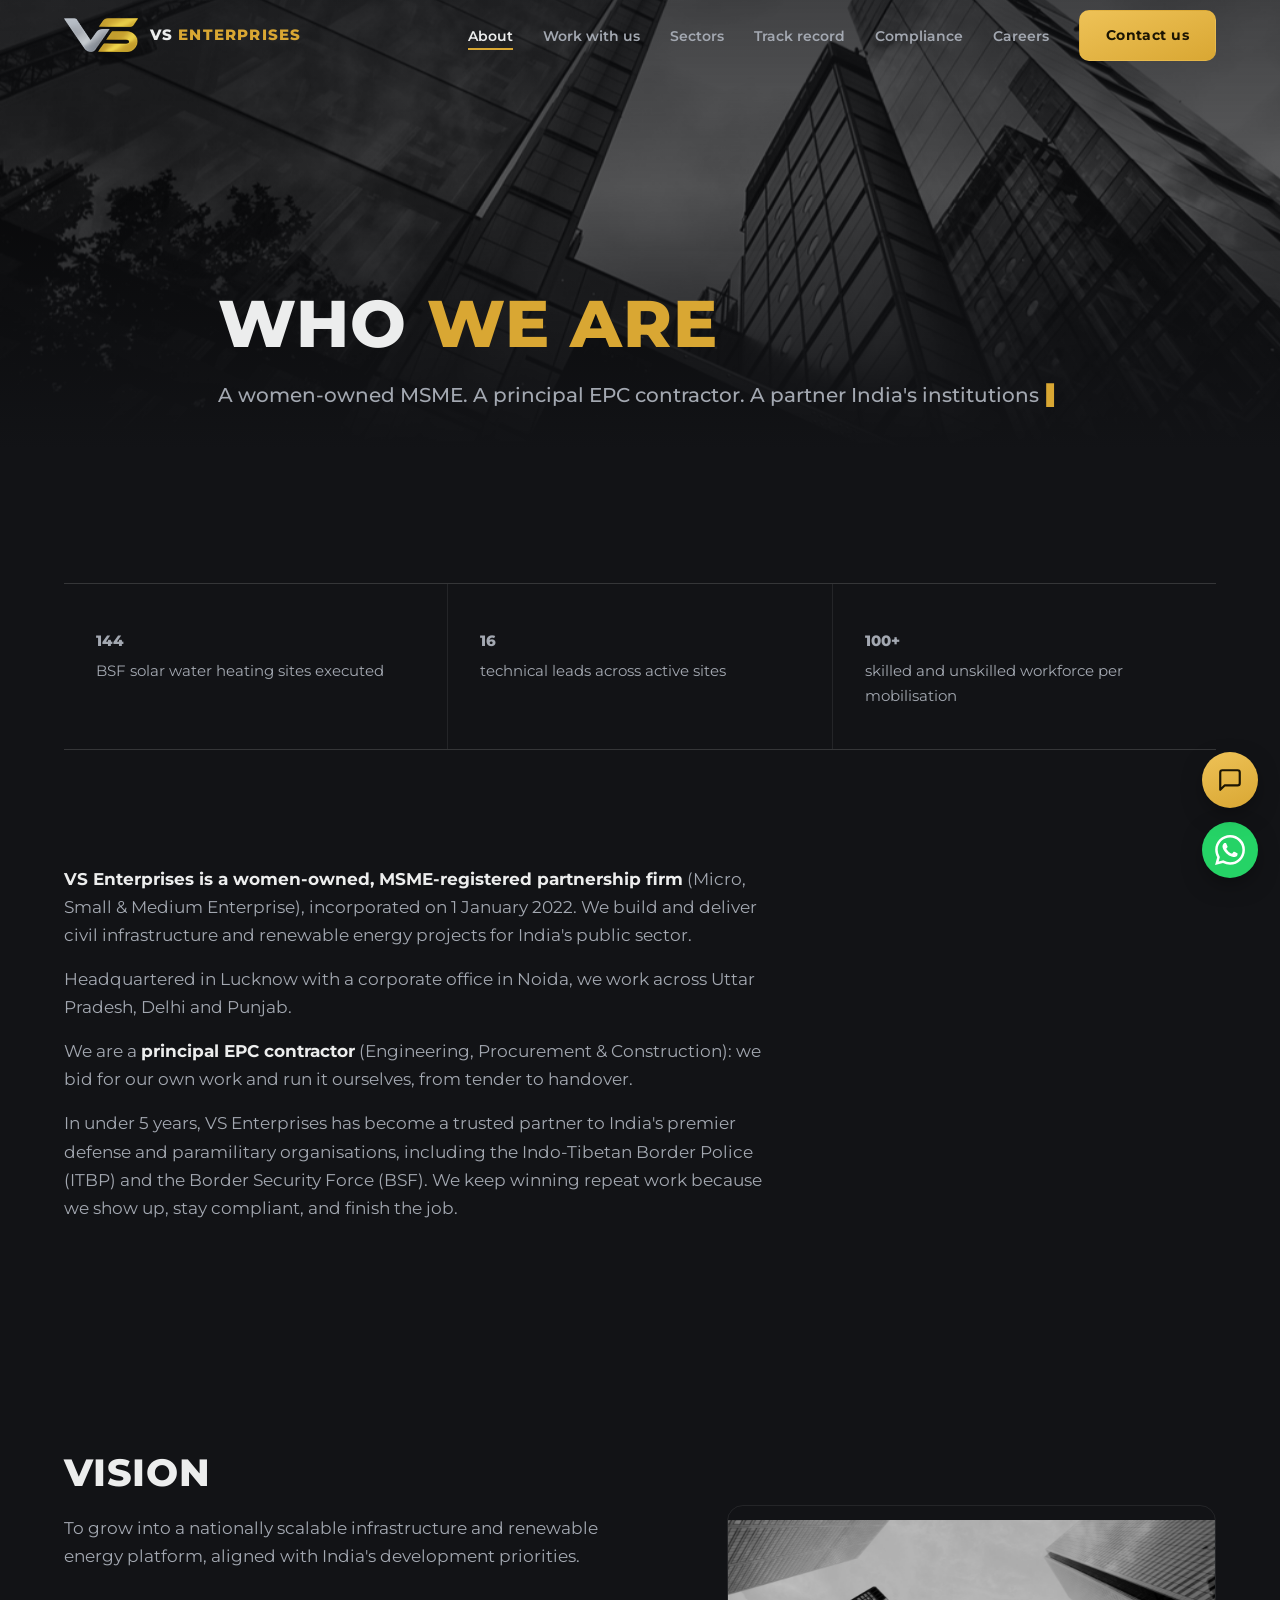
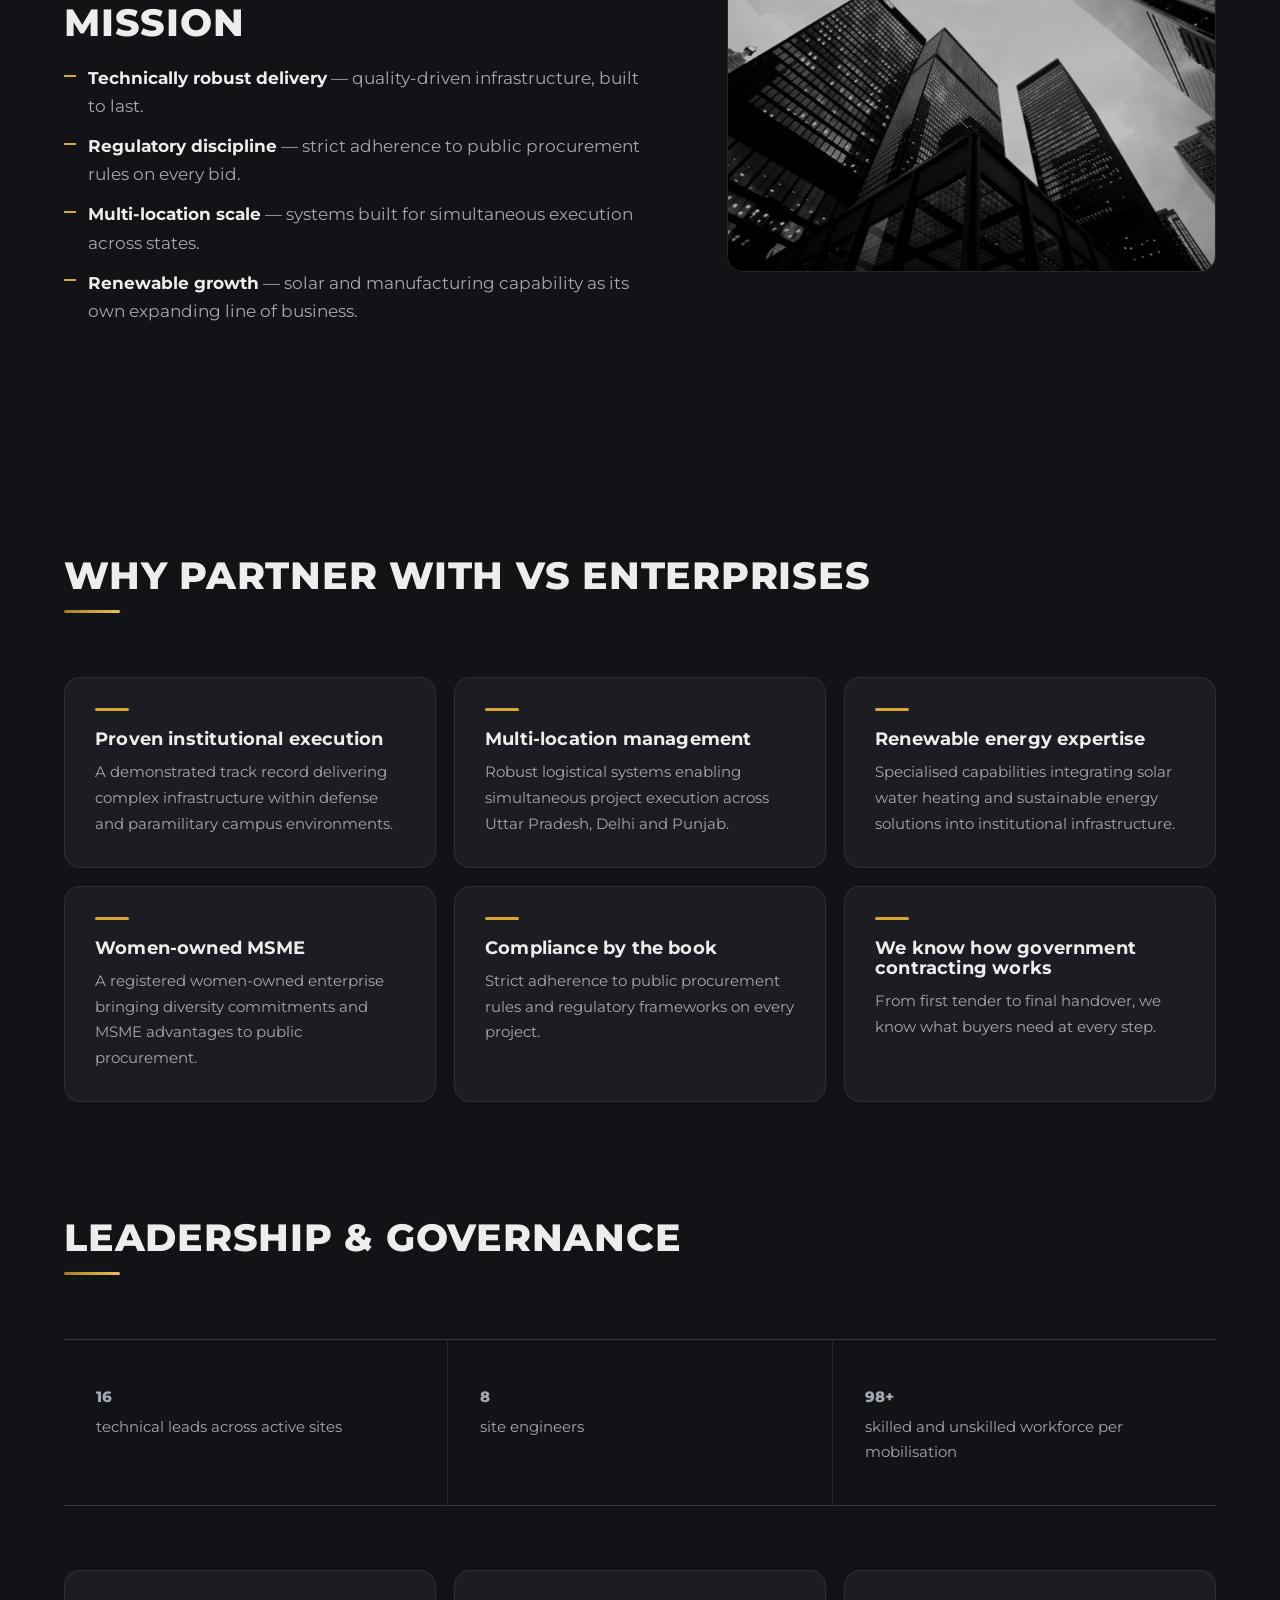
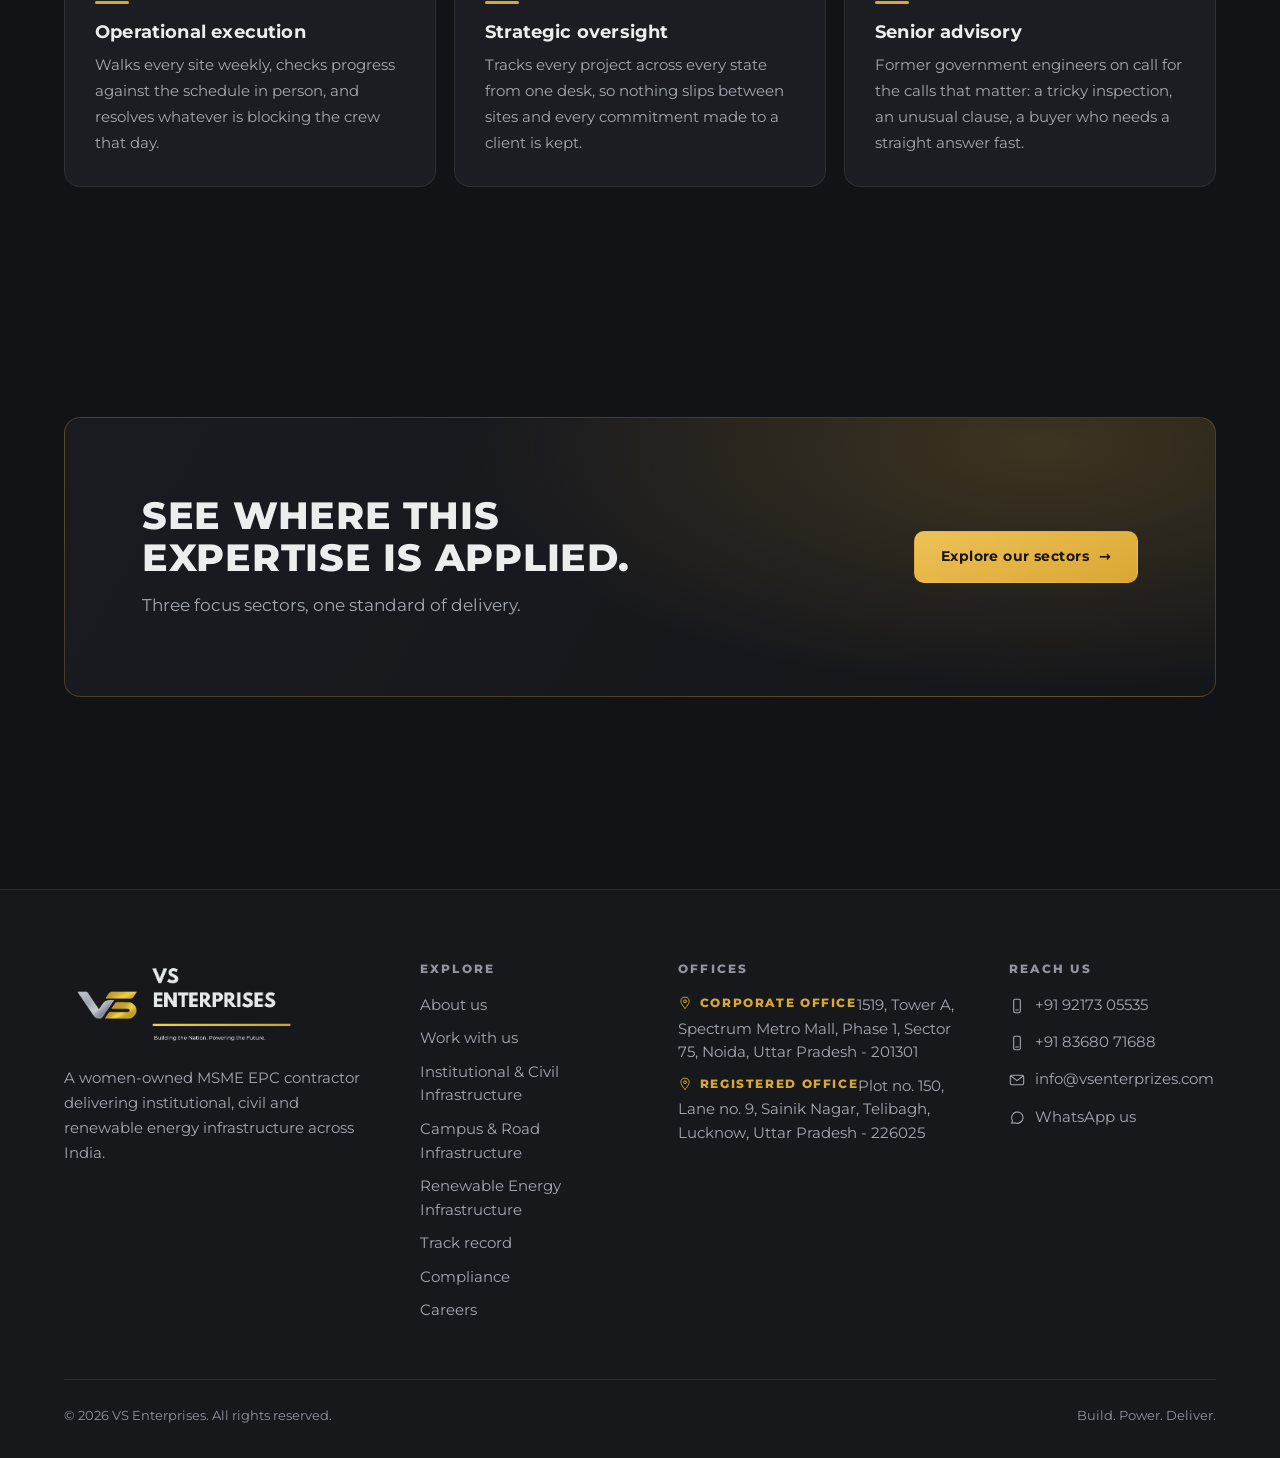
==== commit 6c5839de: "Rebuild site content and IA around a procurement-officer reader Full content restructure per client " ====
--- a/about.html
+++ b/about.html
@@ -45,11 +45,12 @@
       </button>
       <ul class="nav-links">
         <li style="--i:0"><a href="about.html">About</a></li>
-        <li style="--i:1"><a href="services.html">Services</a></li>
+        <li style="--i:1"><a href="services.html">Work with us</a></li>
         <li style="--i:2"><a href="sectors.html">Sectors</a></li>
-        <li style="--i:3"><a href="compliance.html">Compliance</a></li>
-        <li style="--i:4"><a href="careers.html">Careers</a></li>
-        <li style="--i:5"><a class="btn btn-gold" href="contact.html">Contact us</a></li>
+        <li style="--i:3"><a href="track-record.html">Track record</a></li>
+        <li style="--i:4"><a href="compliance.html">Compliance</a></li>
+        <li style="--i:5"><a href="careers.html">Careers</a></li>
+        <li style="--i:6"><a class="btn btn-gold" href="contact.html">Contact us</a></li>
       </ul>
     </div>
   </header>
@@ -69,25 +70,7 @@
 
     <section>
       <div class="wrap">
-        <div class="prose" data-reveal style="max-width:760px">
-          <p><b>VS Enterprises is a women-owned, MSME-registered partnership firm</b>, incorporated on 1 January 2022, engaged in the execution of civil infrastructure and renewable energy projects across India's public-sector ecosystem.</p>
-          <p>Headquartered in Lucknow with a corporate office in Noida, the firm operates across Uttar Pradesh, Delhi and Punjab, delivering multi-site institutional projects with structured governance and execution discipline.</p>
-          <p>We function as a <b>principal EPC contractor</b>, managing projects end to end, from tender participation and contract acquisition to on-ground execution, compliance management and project handover.</p>
-        </div>
-        <div class="pull" data-reveal>
-          <blockquote>&ldquo;The management expertise required for construction supervision is one of the scarcest resources of the industry all over the world.&rdquo;</blockquote>
-          <cite>Patricia M. Hillebrandt, construction economist</cite>
-        </div>
-        <div class="prose" data-reveal style="max-width:760px">
-          <p>In under two years, VS Enterprises has become a trusted partner to India's premier defense and paramilitary organisations, including the Indo-Tibetan Border Police (ITBP) and the Border Security Force (BSF). Our ability to secure repeat work orders reflects structured tender participation, strong institutional alignment and disciplined compliance management.</p>
-        </div>
-      </div>
-    </section>
-
-    <section style="padding-top:0">
-      <div class="wrap">
-        <div class="stats cols-4" data-reveal>
-          <div class="stat"><b><span data-count="12" data-suffix="+">0</span></b><span>institutional work orders, single operational cycle</span></div>
+        <div class="stats" data-reveal>
           <div class="stat"><b><span data-count="144">0</span></b><span>BSF solar water heating sites executed</span></div>
           <div class="stat"><b><span data-count="16">0</span></b><span>technical leads across active sites</span></div>
           <div class="stat"><b><span data-count="100" data-suffix="+">0</span></b><span>skilled and unskilled workforce per mobilisation</span></div>
@@ -95,16 +78,37 @@
       </div>
     </section>
 
-    <section>
-      <div class="wrap">
-        <div class="vm">
-          <div class="vm-panel gold" data-reveal>
+    <section style="padding-top:0">
+      <div class="wrap">
+        <div class="prose" data-reveal style="max-width:760px">
+          <p><b>VS Enterprises is a women-owned, MSME-registered partnership firm</b> (Micro, Small &amp; Medium Enterprise), incorporated on 1 January 2022. We build and deliver civil infrastructure and renewable energy projects for India's public sector.</p>
+          <p>Headquartered in Lucknow with a corporate office in Noida, we work across Uttar Pradesh, Delhi and Punjab.</p>
+          <p>We are a <b>principal EPC contractor</b> (Engineering, Procurement &amp; Construction): we bid for our own work and run it ourselves, from tender to handover.</p>
+        </div>
+        <div class="prose" data-reveal style="max-width:760px;margin-top:16px">
+          <p>In under <span data-years-inline>4</span> years, VS Enterprises has become a trusted partner to India's premier defense and paramilitary organisations, including the Indo-Tibetan Border Police (ITBP) and the Border Security Force (BSF). We keep winning repeat work because we show up, stay compliant, and finish the job.</p>
+        </div>
+      </div>
+    </section>
+
+    <section>
+      <div class="wrap">
+        <div class="split">
+          <div class="split-copy" data-reveal>
             <h2>Vision</h2>
-            <blockquote>To emerge as a nationally scalable infrastructure and renewable energy platform delivering civil works, sustainable energy solutions, and institutional supply capabilities aligned with India's development priorities.</blockquote>
-          </div>
-          <div class="vm-panel slate" data-reveal style="--d:1">
-            <h2>Mission</h2>
-            <blockquote>Deliver technically robust and quality-driven infrastructure projects. Maintain strict adherence to public procurement and regulatory frameworks. Develop scalable systems for multi-location execution. Integrate renewable energy and manufacturing within the institutional infrastructure value chain.</blockquote>
+            <div class="prose">
+              <p>To grow into a nationally scalable infrastructure and renewable energy platform, aligned with India's development priorities.</p>
+            </div>
+            <h2 style="margin-top:32px">Mission</h2>
+            <ul class="dash-list">
+              <li><b style="color:var(--text)">Technically robust delivery</b> &mdash; quality-driven infrastructure, built to last.</li>
+              <li><b style="color:var(--text)">Regulatory discipline</b> &mdash; strict adherence to public procurement rules on every bid.</li>
+              <li><b style="color:var(--text)">Multi-location scale</b> &mdash; systems built for simultaneous execution across states.</li>
+              <li><b style="color:var(--text)">Renewable growth</b> &mdash; solar and manufacturing capability as its own expanding line of business.</li>
+            </ul>
+          </div>
+          <div class="split-media" data-reveal style="--d:1">
+            <img data-parallax="14" src="assets/img/glass-tower.jpg" alt="Glass office towers seen from below" loading="lazy">
           </div>
         </div>
       </div>
@@ -138,13 +142,13 @@
           </div>
           <div class="fcard" data-reveal style="--d:1">
             <div class="tick"></div>
-            <h3>Structured governance</h3>
-            <p>Strict adherence to regulatory frameworks, public procurement policies and compliance discipline.</p>
+            <h3>Compliance by the book</h3>
+            <p>Strict adherence to public procurement rules and regulatory frameworks on every project.</p>
           </div>
           <div class="fcard" data-reveal style="--d:2">
             <div class="tick"></div>
-            <h3>Ecosystem alignment</h3>
-            <p>Deep understanding of government contracting needs, from tender participation to final project handover.</p>
+            <h3>We know how government contracting works</h3>
+            <p>From first tender to final handover, we know what buyers need at every step.</p>
           </div>
         </div>
       </div>
@@ -155,25 +159,27 @@
         <div class="section-head" data-reveal>
           <h2>Leadership &amp; governance</h2>
         </div>
+        <div class="stats" data-reveal style="margin-bottom:clamp(36px,5vw,64px)">
+          <div class="stat"><b><span data-count="16">0</span></b><span>technical leads across active sites</span></div>
+          <div class="stat"><b><span data-count="8">0</span></b><span>site engineers</span></div>
+          <div class="stat"><b><span data-count="100" data-suffix="+">0</span></b><span>skilled and unskilled workforce per mobilisation</span></div>
+        </div>
         <div class="card-grid cols-3">
           <div class="fcard" data-reveal>
             <div class="tick"></div>
-            <h3>Operational execution leadership</h3>
-            <p>Hands-on leadership focused on managing multi-site performance and resource coordination, ensuring every project meets strict timelines and quality benchmarks through direct on-ground supervision.</p>
+            <h3>Operational execution</h3>
+            <p>Walks every site weekly, checks progress against the schedule in person, and resolves whatever is blocking the crew that day.</p>
           </div>
           <div class="fcard" data-reveal style="--d:1">
             <div class="tick"></div>
-            <h3>Strategic management oversight</h3>
-            <p>Centralised oversight ensuring systems development, compliance discipline and structured growth, responsible for aligning operational activities with long-term corporate vision and regulatory frameworks.</p>
+            <h3>Strategic oversight</h3>
+            <p>Tracks every project across every state from one desk, so nothing slips between sites and every commitment made to a client is kept.</p>
           </div>
           <div class="fcard" data-reveal style="--d:2">
             <div class="tick"></div>
-            <h3>Senior advisory support</h3>
-            <p>Backed by senior advisors with extensive exposure to public procurement and institutional administrative frameworks, providing critical guidance on navigating complex government contracting ecosystems.</p>
-          </div>
-        </div>
-        <div class="pull" data-reveal style="margin-top:8px">
-          <blockquote>This blended governance structure enables VS Enterprises to maintain operational agility while adhering to the regulatory precision required for public-sector projects.</blockquote>
+            <h3>Senior advisory</h3>
+            <p>Former government engineers on call for the calls that matter: a tricky inspection, an unusual clause, a buyer who needs a straight answer fast.</p>
+          </div>
         </div>
       </div>
     </section>
@@ -203,10 +209,11 @@
           <h4>Explore</h4>
           <ul>
             <li><a href="about.html">About us</a></li>
-            <li><a href="services.html">Services</a></li>
+            <li><a href="services.html">Work with us</a></li>
             <li><a href="sector-works.html">Institutional &amp; Civil Infrastructure</a></li>
             <li><a href="sector-campus-road.html">Campus &amp; Road Infrastructure</a></li>
             <li><a href="sector-renewable.html">Renewable Energy Infrastructure</a></li>
+            <li><a href="track-record.html">Track record</a></li>
             <li><a href="compliance.html">Compliance</a></li>
             <li><a href="careers.html">Careers</a></li>
           </ul>
--- a/assets/css/style.css
+++ b/assets/css/style.css
@@ -927,6 +927,54 @@
 @media (max-width: 860px) { .vm { grid-template-columns: 1fr; } }
 
 /* ---------- pull quote ----------------------------------------------------- */
+
+/* ---------- registrations table (compliance) -------------------------------- */
+
+.reg-table { border-top: 1px solid var(--line); }
+
+.reg-row {
+  display: grid;
+  grid-template-columns: 1.1fr 1fr 1.7fr;
+  gap: 24px;
+  align-items: center;
+  padding: 18px 4px;
+  border-bottom: 1px solid var(--line);
+}
+
+.reg-row.head {
+  font-size: 0.72rem;
+  font-weight: 800;
+  text-transform: uppercase;
+  letter-spacing: 0.14em;
+  color: var(--faint);
+  padding-bottom: 12px;
+}
+
+.reg-name { font-weight: 700; }
+.reg-body, .reg-enables { color: var(--muted); font-size: 0.92rem; }
+
+@media (max-width: 720px) {
+  .reg-row { grid-template-columns: 1fr; gap: 4px; padding: 18px 4px; }
+  .reg-row.head { display: none; }
+  .reg-name { font-size: 1.02rem; color: var(--gold-bright); }
+  .reg-body { font-size: 0.82rem; }
+}
+
+.track-meta { color: var(--gold-bright); font-size: 0.85rem; font-weight: 600; margin-bottom: 10px; }
+
+.dash-list { list-style: none; display: grid; gap: 12px; margin-top: 16px; }
+
+.dash-list li { position: relative; padding-left: 24px; color: var(--muted); }
+
+.dash-list li::before {
+  content: "";
+  position: absolute;
+  left: 0;
+  top: 0.62em;
+  width: 12px;
+  height: 2px;
+  background: var(--gold);
+}
 
 .pull {
   border-left: 3px solid var(--gold);
@@ -1426,7 +1474,18 @@
 
 .vsb.open .vsb-panel { opacity: 1; transform: none; }
 
+/* while the panel is open the FAB is redundant with the panel's own close
+   button, and hiding it avoids visual clutter behind a mobile full-height panel */
+.vsb.open .vsb-fab { display: none; }
+
+/* [hidden] and .vsb-panel{display:flex} have equal specificity, so without
+   this the flex rule wins the cascade and the "closed" panel still lays out
+   at full size/position, invisibly intercepting clicks over whatever sits
+   beneath it (e.g. the hiring-notice close button). */
+.vsb-panel[hidden] { display: none; }
+
 .vsb-head {
+  flex-shrink: 0;
   display: flex;
   align-items: baseline;
   gap: 10px;
@@ -1455,6 +1514,7 @@
 
 .vsb-log {
   flex: 1;
+  min-height: 0;
   overflow-y: auto;
   padding: 18px;
   display: flex;
@@ -1511,9 +1571,11 @@
 
 @keyframes vsb-dot { 40% { transform: translateY(-4px); opacity: 1; } }
 
-.vsb-chips { display: flex; flex-wrap: wrap; gap: 8px; padding: 0 18px 12px; }
+.vsb-chips { flex-shrink: 0; display: flex; flex-wrap: nowrap; overflow-x: auto; gap: 8px; padding: 0 18px 8px; }
 
 .vsb-chips button {
+  flex-shrink: 0;
+  white-space: nowrap;
   border: 1px solid var(--line-strong);
   background: none;
   color: var(--muted);
@@ -1529,9 +1591,10 @@
 .vsb-chips button:hover { border-color: var(--gold); color: var(--text); }
 
 .vsb-input {
+  flex-shrink: 0;
   display: flex;
   gap: 10px;
-  padding: 14px;
+  padding: 10px 14px;
   border-top: 1px solid var(--line);
   background: var(--surface);
 }
@@ -1564,14 +1627,23 @@
 .vsb-input button:active { transform: scale(0.94); }
 
 @media (max-width: 640px) {
-  .vsb-panel { right: 12px; bottom: 156px; }
+  /* full-height sheet instead of a small floating card: the FAB stack it
+     would otherwise have to clear gets hidden while the panel is open
+     (see .vsb.open .vsb-fab), so there's nothing left to reserve room for */
+  .vsb-panel {
+    left: 12px;
+    right: 12px;
+    bottom: 12px;
+    width: auto;
+    height: min(75dvh, calc(100dvh - 24px - var(--nav-h)));
+  }
   .vsb-fab { bottom: 90px; }
   .wa-float { bottom: 20px; }
-  .notice { right: 12px; bottom: 210px; }
+  .notice { right: 12px; bottom: 152px; }
 }
 
 @media (max-width: 480px) {
-  .notice { right: 12px; bottom: 210px; width: calc(100vw - 24px); }
+  .notice { width: calc(100vw - 24px); }
 }
 
 /* ---------- pictograms (blueprint line-icon system) ------------------------
